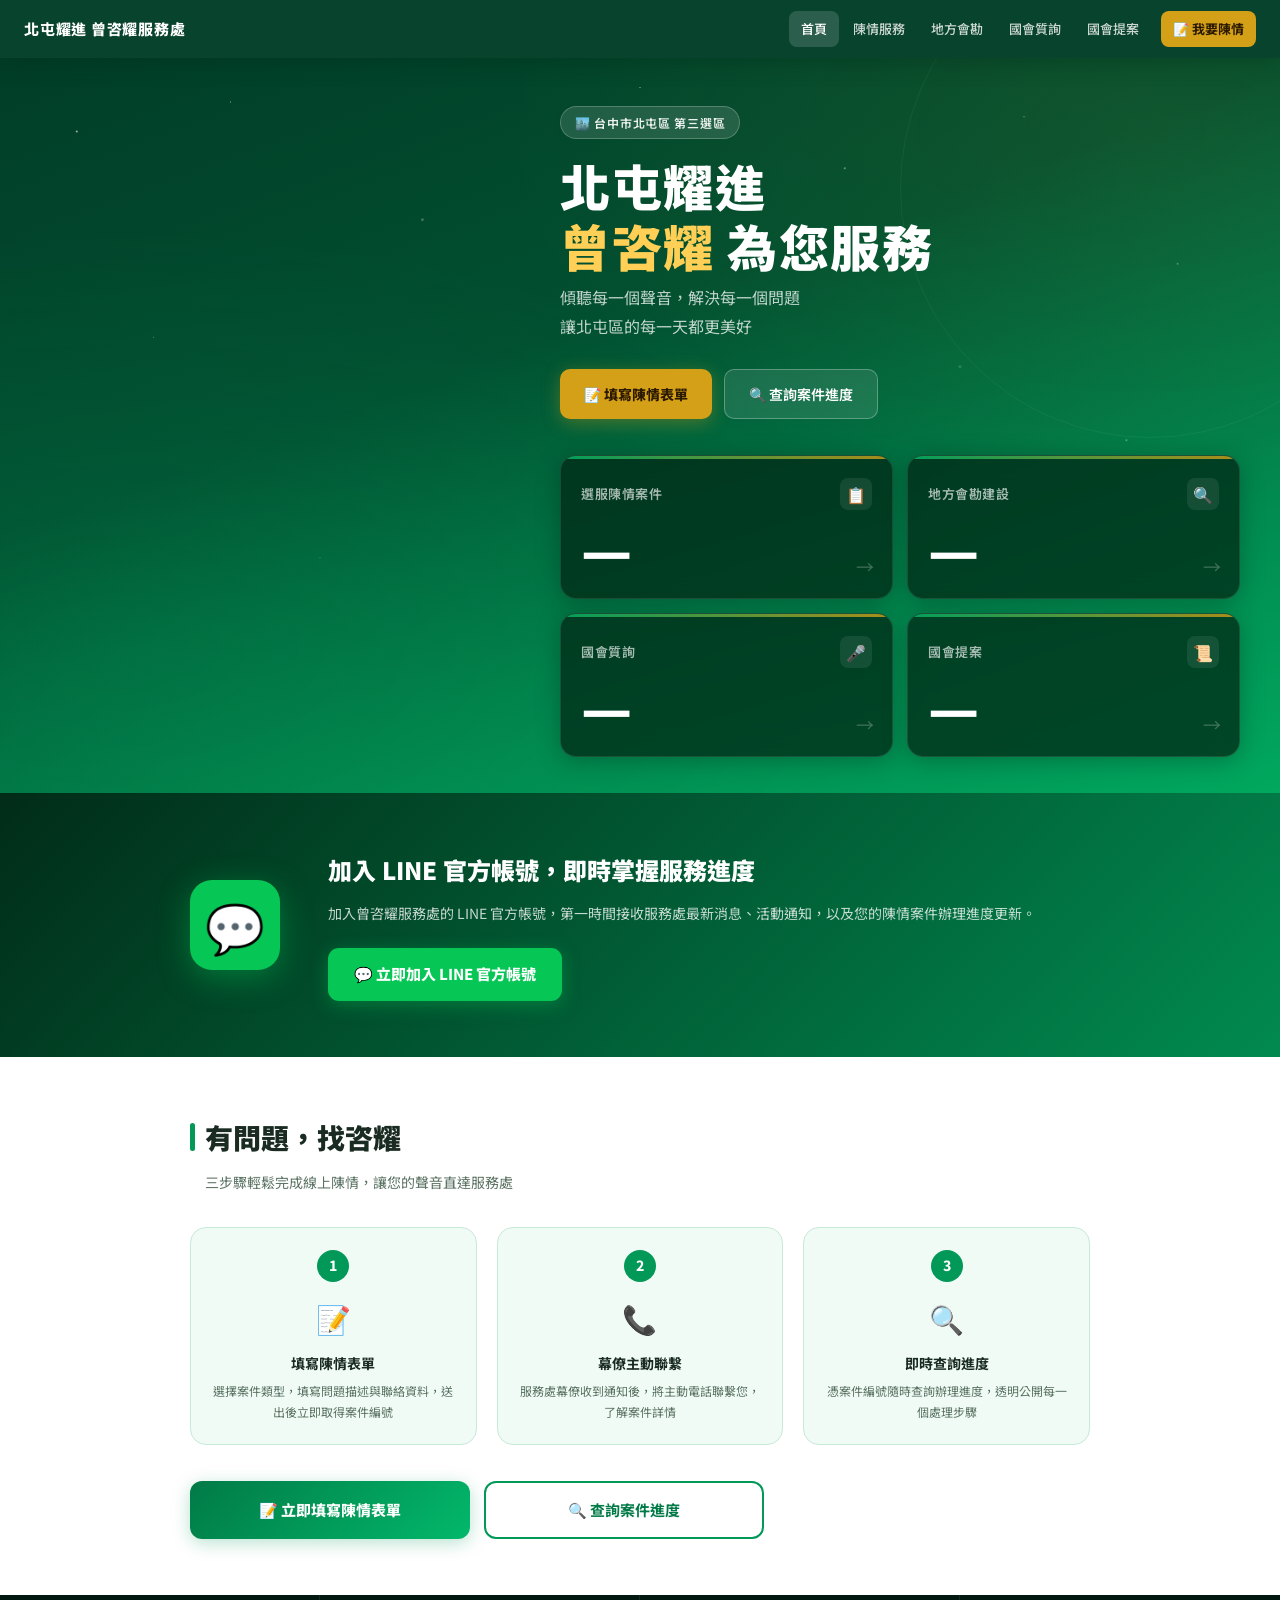
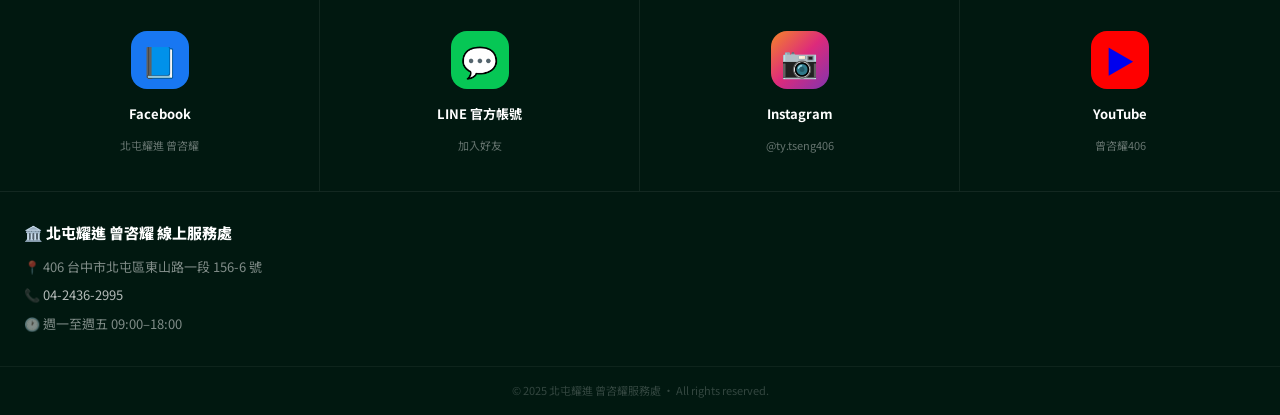
==== index.html @ 9dab5b6b "Update index.html" ====
<!DOCTYPE html>
<html lang="zh-TW">
<head>
<meta charset="UTF-8">
<meta name="viewport" content="width=device-width, initial-scale=1.0">
<title>北屯耀進 曾咨耀服務處</title>
<link rel="preconnect" href="https://fonts.googleapis.com">
<link href="https://fonts.googleapis.com/css2?family=Noto+Sans+TC:wght@300;400;500;700;900&display=swap" rel="stylesheet">
<style>
:root{
  --green:#019858;--green-dark:#017A47;--green-deep:#013D28;
  --green-light:#02B86A;--green-pale:#E6F7F0;--green-pale2:#F0FBF6;
  --gold:#D4A017;--gold-light:#FFD055;
  --text:#1A2B22;--text-muted:#5A7262;
  --border:#C8E8D8;--bg:#F4FAF7;--white:#FFFFFF;
  --line-green:#06C755;
  --radius:16px;
  --shadow:0 8px 40px rgba(1,61,40,0.18);
  --shadow-sm:0 2px 12px rgba(1,152,88,0.08);
}
*,*::before,*::after{box-sizing:border-box;margin:0;padding:0;}
html{scroll-behavior:smooth;}
body{
  font-family:'Noto Sans TC',sans-serif;
  background:var(--bg);color:var(--text);
  font-size:15px;line-height:1.75;
  overflow-x:hidden;
  padding-bottom:calc(env(safe-area-inset-bottom,0px)+20px);
}

/* ══ NAVBAR ══ */
.navbar{
  background:rgba(1,61,40,0.97);
  backdrop-filter:blur(10px);
  position:sticky;top:0;z-index:300;
  box-shadow:0 2px 24px rgba(0,40,20,0.4);
}
.nav-inner{
  max-width:1280px;margin:0 auto;
  display:flex;align-items:center;justify-content:space-between;
  padding:0 24px;height:58px;
}
.nav-brand{
  text-decoration:none;color:var(--white);
  font-size:15px;font-weight:800;letter-spacing:0.05em;white-space:nowrap;
}
.nav-links{display:flex;align-items:center;gap:2px;}
.nav-link{
  color:rgba(255,255,255,0.80);text-decoration:none;
  font-size:13px;font-weight:500;
  padding:7px 12px;border-radius:8px;
  transition:all 0.2s;white-space:nowrap;
}
.nav-link:hover,.nav-link.active{background:rgba(255,255,255,0.14);color:var(--white);}
.nav-cta{
  background:var(--gold);color:#2C1A00!important;
  font-weight:700!important;margin-left:8px;
}
.nav-cta:hover{background:var(--gold-light)!important;}
.hamburger{
  display:none;flex-direction:column;gap:5px;
  background:none;border:none;cursor:pointer;padding:6px;
}
.hamburger span{display:block;width:22px;height:2px;background:var(--white);border-radius:2px;transition:all 0.3s;}
.mobile-nav{display:none;background:var(--green-deep);padding:8px 16px 20px;}
.mobile-nav.open{display:block;}
.mobile-nav .nav-link{display:block;padding:13px 16px;border-radius:8px;margin-bottom:3px;font-size:15px;}
.mobile-nav .nav-cta{display:block;text-align:center;margin-top:8px;padding:14px;border-radius:10px;font-size:15px;}

/* ══ HERO-STATS ONE UNIT ══ */
.hero-unit{
  background:
    radial-gradient(ellipse at 10% 80%, rgba(2,184,106,0.12) 0%, transparent 50%),
    radial-gradient(ellipse at 90% 10%, rgba(212,160,23,0.07) 0%, transparent 40%),
    linear-gradient(160deg, var(--green-deep) 0%, #015030 40%, #018A50 75%, #01A85E 100%);
  position:relative;overflow:hidden;
  min-height:680px;
  display:flex;flex-direction:column;
}

/* 星星 */
.hero-unit::before{
  content:'';position:absolute;inset:0;pointer-events:none;
  background-image:
    radial-gradient(1.5px 1.5px at 6% 10%,rgba(255,255,255,.75) 0%,transparent 100%),
    radial-gradient(1px 1px at 18% 6%,rgba(255,255,255,.55) 0%,transparent 100%),
    radial-gradient(2px 2px at 33% 22%,rgba(255,255,255,.35) 0%,transparent 100%),
    radial-gradient(1px 1px at 50% 4%,rgba(255,255,255,.60) 0%,transparent 100%),
    radial-gradient(1.5px 1.5px at 66% 15%,rgba(255,255,255,.50) 0%,transparent 100%),
    radial-gradient(1px 1px at 80% 8%,rgba(255,255,255,.45) 0%,transparent 100%),
    radial-gradient(1.5px 1.5px at 92% 28%,rgba(255,255,255,.35) 0%,transparent 100%),
    radial-gradient(1px 1px at 12% 38%,rgba(255,255,255,.30) 0%,transparent 100%),
    radial-gradient(2px 2px at 75% 42%,rgba(255,255,255,.25) 0%,transparent 100%),
    radial-gradient(1px 1px at 58% 55%,rgba(255,255,255,.30) 0%,transparent 100%),
    radial-gradient(1.5px 1.5px at 88% 52%,rgba(255,255,255,.40) 0%,transparent 100%),
    radial-gradient(1px 1px at 25% 68%,rgba(255,255,255,.25) 0%,transparent 100%),
    radial-gradient(1px 1px at 44% 78%,rgba(255,255,255,.20) 0%,transparent 100%),
    radial-gradient(1.5px 1.5px at 62% 82%,rgba(255,255,255,.30) 0%,transparent 100%);
}

/* 幾何圓圈裝飾 */
.hero-unit::after{
  content:'';position:absolute;
  right:-120px;top:-120px;
  width:500px;height:500px;
  border:1px solid rgba(255,255,255,0.05);
  border-radius:50%;pointer-events:none;
}

/* 主內容：左人物 右文字+卡片 */
.hero-body{
  position:relative;z-index:2;
  max-width:1280px;margin:0 auto;width:100%;
  display:flex;align-items:flex-end;
  padding:0 40px;
  flex:1;
}

/* 左側人物 */
.hero-left{
  flex-shrink:0;
  width:520px;
  display:flex;align-items:flex-end;
  position:relative;
  margin-right:-40px; /* 讓人物稍微重疊右側 */
  z-index:3;
}
.hero-left img {
  width: 100%;
  max-width: 520px;
  margin-left: -40px;
}
@keyframes heroIn{
  from{opacity:0;transform:translateY(30px);}
  to{opacity:1;transform:translateY(0);}
}

/* 右側：標語 + 數字卡片 */
.hero-right{
  flex:1;
  padding:48px 0 0 40px;
  display:flex;flex-direction:column;
  justify-content:flex-start;
  align-items:flex-start;
  min-height:580px;
}
.hero-tag{
  display:inline-flex;align-items:center;gap:6px;
  background:rgba(255,255,255,0.12);
  border:1px solid rgba(255,255,255,0.22);
  color:rgba(255,255,255,0.92);
  font-size:12px;font-weight:600;
  padding:5px 14px;border-radius:20px;
  margin-bottom:16px;letter-spacing:0.06em;
}
.hero-name{
  font-size:clamp(28px,4vw,50px);
  font-weight:900;color:var(--white);
  line-height:1.2;letter-spacing:0.03em;
  margin-bottom:8px;
}
.hero-name .gold{color:var(--gold-light);}
.hero-sub{
  font-size:clamp(13px,1.5vw,16px);
  color:rgba(255,255,255,0.75);
  margin-bottom:28px;line-height:1.8;
}
.hero-btns{
  display:flex;gap:12px;flex-wrap:wrap;
  margin-bottom:36px;
}
.btn-gold{
  display:inline-flex;align-items:center;gap:8px;
  background:var(--gold);color:#2C1A00;
  font-size:14px;font-weight:800;
  padding:12px 24px;border-radius:10px;
  text-decoration:none;
  box-shadow:0 4px 18px rgba(212,160,23,0.35);
  transition:all 0.2s;min-height:44px;white-space:nowrap;
}
.btn-gold:hover{background:var(--gold-light);transform:translateY(-2px);}
.btn-ghost{
  display:inline-flex;align-items:center;gap:8px;
  background:rgba(255,255,255,0.10);color:var(--white);
  font-size:14px;font-weight:600;
  padding:12px 24px;border-radius:10px;
  text-decoration:none;
  border:1.5px solid rgba(255,255,255,0.28);
  transition:all 0.2s;min-height:44px;white-space:nowrap;
}
.btn-ghost:hover{background:rgba(255,255,255,0.18);}

/* 數字卡片群 */
.stats-grid{
  display:grid;
  grid-template-columns:repeat(2,1fr);
  gap:14px;
  width:100%;
  padding-bottom:36px;
}
.stat-card{
  background:rgba(1,40,22,0.75);
  backdrop-filter:blur(12px);
  border:1px solid rgba(255,255,255,0.10);
  border-radius:var(--radius);
  padding:22px 20px;
  text-decoration:none;
  transition:all 0.2s;
  display:block;
  position:relative;
  overflow:hidden;
  box-shadow:0 4px 24px rgba(0,0,0,0.25);
}
.stat-card::before{
  content:'';position:absolute;
  top:0;left:0;right:0;height:3px;
  background:linear-gradient(90deg,var(--green-light),var(--gold));
  opacity:0.8;
}
.stat-card:hover{
  background:rgba(1,60,32,0.85);
  transform:translateY(-3px);
  box-shadow:0 10px 36px rgba(0,0,0,0.35);
}
.stat-card-top{
  display:flex;align-items:center;justify-content:space-between;
  margin-bottom:10px;
}
.stat-card-label{
  font-size:13px;font-weight:600;
  color:rgba(255,255,255,0.65);
  letter-spacing:0.04em;
}
.stat-card-icon{
  width:32px;height:32px;
  background:rgba(255,255,255,0.08);
  border-radius:8px;
  display:flex;align-items:center;justify-content:center;
  font-size:16px;
}
.stat-card-num{
  font-size:clamp(38px,4.5vw,56px);
  font-weight:900;color:var(--white);
  line-height:1;
  font-variant-numeric:tabular-nums;
  letter-spacing:-0.01em;
}
.stat-card-arrow{
  position:absolute;bottom:16px;right:18px;
  font-size:18px;color:rgba(255,255,255,0.25);
  transition:all 0.2s;
}
.stat-card:hover .stat-card-arrow{
  color:var(--gold-light);
  transform:translateX(4px);
}

/* ══ SECTIONS ══ */
.page-section{display:none;}
.page-section.active{display:block;}
.section-wrap{max-width:1100px;margin:0 auto;padding:52px 20px 64px;}
.section-head{
  display:flex;align-items:center;justify-content:space-between;
  margin-bottom:28px;flex-wrap:wrap;gap:12px;
}
.section-title{
  font-size:22px;font-weight:900;color:var(--text);
  display:flex;align-items:center;gap:10px;
}
.section-title::before{
  content:'';width:4px;height:26px;
  background:var(--green);border-radius:2px;display:inline-block;
}

/* ══ LINE OA ══ */
.line-section{
  background:linear-gradient(135deg,#012C18 0%,#018A50 100%);
  padding:56px 20px;
}
.line-inner{
  max-width:900px;margin:0 auto;
  display:flex;align-items:center;gap:48px;
}
.line-icon-wrap{
  flex-shrink:0;width:90px;height:90px;
  background:var(--line-green);border-radius:22px;
  display:flex;align-items:center;justify-content:center;
  font-size:48px;
  box-shadow:0 8px 32px rgba(6,199,85,0.4);
}
.line-content{flex:1;}
.line-title{font-size:clamp(17px,2.5vw,24px);font-weight:900;color:var(--white);margin-bottom:10px;}
.line-desc{font-size:14px;color:rgba(255,255,255,0.78);margin-bottom:22px;line-height:1.8;}
.btn-line{
  display:inline-flex;align-items:center;gap:10px;
  background:var(--line-green);color:var(--white);
  font-size:15px;font-weight:800;
  padding:13px 26px;border-radius:11px;text-decoration:none;
  box-shadow:0 4px 18px rgba(6,199,85,0.35);
  transition:all 0.2s;min-height:48px;
}
.btn-line:hover{background:#05B04C;transform:translateY(-2px);}

/* ══ PETITION ══ */
.petition-section{background:var(--white);padding:56px 20px;}
.petition-inner{max-width:900px;margin:0 auto;}
.petition-title{
  font-size:clamp(20px,3vw,28px);font-weight:900;color:var(--text);
  margin-bottom:8px;display:flex;align-items:center;gap:10px;
}
.petition-title::before{content:'';width:5px;height:28px;background:var(--green);border-radius:3px;}
.petition-sub{font-size:14px;color:var(--text-muted);margin-bottom:32px;line-height:1.8;padding-left:15px;}
.petition-steps{display:grid;grid-template-columns:repeat(3,1fr);gap:20px;margin-bottom:36px;}
.step-card{
  background:var(--green-pale2);border:1px solid var(--border);
  border-radius:var(--radius);padding:22px 18px;text-align:center;
}
.step-num{
  width:32px;height:32px;background:var(--green);color:var(--white);
  border-radius:50%;display:flex;align-items:center;justify-content:center;
  font-size:14px;font-weight:800;margin:0 auto 12px;
}
.step-icon{font-size:28px;margin-bottom:8px;display:block;}
.step-title{font-size:14px;font-weight:700;color:var(--text);margin-bottom:6px;}
.step-desc{font-size:12px;color:var(--text-muted);line-height:1.7;}
.petition-btns{display:flex;gap:14px;flex-wrap:wrap;}
.btn-primary{
  display:inline-flex;align-items:center;gap:8px;
  background:linear-gradient(135deg,var(--green-dark),var(--green-light));
  color:var(--white);font-size:15px;font-weight:800;
  padding:14px 28px;border-radius:12px;text-decoration:none;
  box-shadow:0 4px 18px rgba(1,152,88,0.28);
  transition:all 0.2s;min-height:50px;flex:1;
  justify-content:center;max-width:280px;
}
.btn-primary:hover{transform:translateY(-2px);box-shadow:0 8px 26px rgba(1,152,88,0.40);}
.btn-outline{
  display:inline-flex;align-items:center;gap:8px;
  background:var(--white);color:var(--green-dark);
  font-size:15px;font-weight:700;
  padding:14px 28px;border-radius:12px;text-decoration:none;
  border:2px solid var(--green);
  transition:all 0.2s;min-height:50px;flex:1;
  justify-content:center;max-width:280px;
}
.btn-outline:hover{background:var(--green-pale);}

/* ══ SERVICE PAGE ══ */
.submit-petition-btn{
  display:inline-flex;align-items:center;gap:8px;
  background:linear-gradient(135deg,var(--green-dark),var(--green-light));
  color:var(--white);font-size:15px;font-weight:800;
  padding:13px 26px;border-radius:11px;text-decoration:none;
  box-shadow:0 4px 16px rgba(1,152,88,0.28);
  transition:all 0.2s;min-height:46px;white-space:nowrap;
  font-family:'Noto Sans TC',sans-serif;border:none;cursor:pointer;
}
.submit-petition-btn:hover{transform:translateY(-2px);}
.service-intro{
  background:var(--green-pale);border-left:4px solid var(--green);
  border-radius:10px;padding:14px 18px;font-size:14px;
  color:var(--green-dark);margin-bottom:22px;line-height:1.8;
}
.cat-tabs{display:flex;flex-wrap:wrap;gap:8px;margin-bottom:16px;}
.cat-tab{
  padding:7px 14px;border-radius:20px;font-size:13px;font-weight:500;
  border:1.5px solid var(--border);background:var(--white);color:var(--text-muted);
  cursor:pointer;transition:all 0.18s;font-family:'Noto Sans TC',sans-serif;white-space:nowrap;
}
.cat-tab:hover{border-color:var(--green);color:var(--green);}
.cat-tab.active{background:var(--green);border-color:var(--green);color:var(--white);font-weight:700;}
.filter-bar{display:flex;align-items:center;gap:12px;margin-bottom:20px;flex-wrap:wrap;}
.filter-label{font-size:13px;color:var(--text-muted);font-weight:500;white-space:nowrap;}
.filter-select{
  font-size:14px;font-family:'Noto Sans TC',sans-serif;
  padding:8px 36px 8px 14px;border:1.5px solid var(--border);
  border-radius:8px;background:var(--white);color:var(--text);
  cursor:pointer;-webkit-appearance:none;appearance:none;
  background-image:url("data:image/svg+xml,%3Csvg xmlns='http://www.w3.org/2000/svg' width='12' height='8' viewBox='0 0 12 8'%3E%3Cpath d='M1 1l5 5 5-5' stroke='%23019858' stroke-width='1.8' fill='none' stroke-linecap='round'/%3E%3C/svg%3E");
  background-repeat:no-repeat;background-position:right 12px center;
}
.table-wrap{
  background:var(--white);border-radius:var(--radius);
  box-shadow:var(--shadow-sm);border:1px solid var(--border);overflow:hidden;
}
.petition-table{width:100%;border-collapse:collapse;}
.petition-table th{
  background:var(--green-pale);color:var(--green-dark);
  font-size:12px;font-weight:700;padding:12px 16px;
  text-align:left;letter-spacing:0.05em;border-bottom:1.5px solid var(--border);
}
.petition-table td{
  padding:14px 16px;font-size:14px;
  border-bottom:1px solid var(--bg);vertical-align:middle;
}
.petition-table tr:last-child td{border-bottom:none;}
.petition-table tr:hover td{background:var(--green-pale2);}
.td-id{font-size:12px;color:var(--text-muted);white-space:nowrap;}
.td-title{font-weight:500;max-width:320px;}
.td-date{font-size:13px;color:var(--text-muted);white-space:nowrap;}
.badge{display:inline-flex;align-items:center;gap:4px;padding:4px 10px;border-radius:12px;font-size:12px;font-weight:700;white-space:nowrap;}
.badge-處理中{background:#E6F7F0;color:#017A47;}
.badge-已結案{background:#F2F3F4;color:#626567;}
.badge-不受理{background:#FDECEA;color:#C0392B;}
.type-badge{display:inline-block;padding:3px 10px;border-radius:10px;font-size:12px;font-weight:600;background:var(--green-pale);color:var(--green-dark);white-space:nowrap;}
.pagination{display:flex;align-items:center;justify-content:center;gap:6px;padding:22px 16px;}
.page-btn{width:36px;height:36px;display:flex;align-items:center;justify-content:center;border-radius:8px;font-size:14px;font-weight:600;border:1.5px solid var(--border);background:var(--white);color:var(--text);cursor:pointer;transition:all 0.18s;font-family:'Noto Sans TC',sans-serif;}
.page-btn:hover{border-color:var(--green);color:var(--green);}
.page-btn.active{background:var(--green);border-color:var(--green);color:var(--white);}
.page-btn:disabled{opacity:0.4;cursor:not-allowed;}
.page-info{font-size:13px;color:var(--text-muted);padding:0 8px;}
.loading-row,.empty-row{text-align:center;padding:48px 20px;color:var(--text-muted);font-size:14px;}
.loading-spinner{width:32px;height:32px;border:3px solid var(--border);border-top-color:var(--green);border-radius:50%;animation:spin 0.7s linear infinite;margin:0 auto 12px;}
@keyframes spin{to{transform:rotate(360deg);}}
.coming-soon{text-align:center;padding:80px 20px;color:var(--text-muted);}
.coming-soon .cs-icon{font-size:48px;margin-bottom:16px;}
.coming-soon h2{font-size:20px;font-weight:700;color:var(--text);margin-bottom:8px;}

/* ══ FOOTER ══ */
.site-footer{background:#011810;}
.footer-social{
  max-width:1280px;margin:0 auto;
  display:grid;grid-template-columns:repeat(4,1fr);
  border-bottom:1px solid rgba(255,255,255,0.07);
}
.footer-social-card{
  display:flex;flex-direction:column;align-items:center;justify-content:center;
  gap:10px;padding:36px 20px;text-decoration:none;
  border-right:1px solid rgba(255,255,255,0.07);
  transition:background 0.2s;
}
.footer-social-card:last-child{border-right:none;}
.footer-social-card:hover{background:rgba(255,255,255,0.04);}
.fsicon{width:58px;height:58px;border-radius:16px;display:flex;align-items:center;justify-content:center;font-size:30px;margin-bottom:4px;}
.icon-fb{background:#1877F2;}
.icon-line{background:var(--line-green);}
.icon-ig{background:linear-gradient(135deg,#F58529,#DD2A7B,#8134AF);}
.icon-yt{background:#FF0000;}
.footer-social-name{font-size:13px;font-weight:700;color:var(--white);}
.footer-social-handle{font-size:11px;color:rgba(255,255,255,0.40);}
.footer-info-wrap{
  max-width:1280px;margin:0 auto;
  padding:28px 24px;
  display:flex;align-items:center;justify-content:space-between;flex-wrap:wrap;gap:16px;
}
.footer-info-name{font-size:15px;font-weight:800;color:var(--white);margin-bottom:6px;}
.footer-info-detail{font-size:13px;color:rgba(255,255,255,0.50);line-height:2.2;}
.footer-info-detail a{color:rgba(255,255,255,0.70);text-decoration:none;}
.footer-copy{text-align:center;padding:14px;font-size:11px;color:rgba(255,255,255,0.20);border-top:1px solid rgba(255,255,255,0.05);}

/* ══ RWD ══ */
@media(max-width:1024px){
  .hero-left{width:300px;}
  .stat-card-num{font-size:40px;}
}
@media(max-width:768px){
  .nav-links{display:none;}
  .hamburger{display:flex;}

  /* 手機版 Hero：人物上方，文字+卡片下方 */
.hero-unit {
  min-height: 760px;
}
  .hero-body{
    flex-direction:column;
    align-items:center;
    padding:0 20px;
  }
.hero-left {
  width: 280px;
  margin-bottom: -10px;
}
  .hero-left img{max-height:260px;object-fit:contain;}
  .hero-right{
    min-height:auto;
    padding:0 0 32px 0;
    align-items:center;
    text-align:center;
    width:100%;
  }
  .hero-btns{justify-content:center;}
  .stats-grid{grid-template-columns:repeat(2,1fr);gap:10px;}
  .stat-card{padding:16px 14px;}
  .stat-card-num{font-size:clamp(32px,8vw,44px);}
  .line-inner{flex-direction:column;text-align:center;gap:20px;}
  .petition-steps{grid-template-columns:1fr;}
  .petition-btns{flex-direction:column;}
  .btn-primary,.btn-outline{max-width:100%;}
  .footer-social{grid-template-columns:repeat(2,1fr);}
  .footer-social-card:nth-child(2){border-right:none;}
  .footer-social-card:nth-child(3){border-top:1px solid rgba(255,255,255,0.07);}
  .footer-social-card:nth-child(4){border-right:none;border-top:1px solid rgba(255,255,255,0.07);}
  .petition-table th:nth-child(2),.petition-table td:nth-child(2){display:none;}
}
@media(max-width:480px){
  .stat-card-num{font-size:32px;}
  .hero-left{width:160px;}
}
</style>
</head>
<body>

<!-- NAVBAR -->
<nav class="navbar">
  <div class="nav-inner">
    <a class="nav-brand" href="#" onclick="showPage('home');return false;">北屯耀進 曾咨耀服務處</a>
    <div class="nav-links">
      <a class="nav-link active" href="#" onclick="showPage('home');return false;">首頁</a>
      <a class="nav-link" href="#" onclick="showPage('services');return false;">陳情服務</a>
      <a class="nav-link" href="#" onclick="showPage('inspection');return false;">地方會勘</a>
      <a class="nav-link" href="#" onclick="showPage('interpellation');return false;">國會質詢</a>
      <a class="nav-link" href="#" onclick="showPage('proposal');return false;">國會提案</a>
      <a class="nav-link nav-cta" href="form.html">📝 我要陳情</a>
    </div>
    <button class="hamburger" onclick="toggleMenu()" aria-label="選單">
      <span></span><span></span><span></span>
    </button>
  </div>
  <div class="mobile-nav" id="mobileNav">
    <a class="nav-link" href="#" onclick="showPage('home');toggleMenu();return false;">🏠 首頁</a>
    <a class="nav-link" href="#" onclick="showPage('services');toggleMenu();return false;">📋 陳情服務</a>
    <a class="nav-link" href="#" onclick="showPage('inspection');toggleMenu();return false;">🔍 地方會勘</a>
    <a class="nav-link" href="#" onclick="showPage('interpellation');toggleMenu();return false;">🎤 國會質詢</a>
    <a class="nav-link" href="#" onclick="showPage('proposal');toggleMenu();return false;">📜 國會提案</a>
    <a class="nav-link nav-cta" href="form.html">📝 我要陳情</a>
  </div>
</nav>

<!-- ══ HOME PAGE ══ -->
<section class="page-section active" id="page-home">

  <!-- HERO + STATS 一體 -->
  <div class="hero-unit">
    <div class="hero-body">

      <!-- 左：人物照片 -->
      <div class="hero-left">
        <img src="https://sayit-studio.github.io/tseng-service/111-02.png"
             alt="曾咨耀議員"
             onerror="this.style.display='none'">
      </div>

      <!-- 右：標語 + 數字卡片 -->
      <div class="hero-right">
        <div class="hero-tag">🏙️ 台中市北屯區 第三選區</div>
        <div class="hero-name">
          北屯耀進<br><span class="gold">曾咨耀</span> 為您服務
        </div>
        <div class="hero-sub">
          傾聽每一個聲音，解決每一個問題<br>讓北屯區的每一天都更美好
        </div>
        <div class="hero-btns">
          <a class="btn-gold" href="form.html">📝 填寫陳情表單</a>
          <a class="btn-ghost" href="#" onclick="showPage('services');return false;">🔍 查詢案件進度</a>
        </div>

        <!-- 數字卡片 -->
        <div class="stats-grid">
          <a class="stat-card" href="#" onclick="showPage('services');return false;">
            <div class="stat-card-top">
              <span class="stat-card-label">選服陳情案件</span>
              <span class="stat-card-icon">📋</span>
            </div>
            <div class="stat-card-num" id="stat-petitions">0</div>
            <span class="stat-card-arrow">→</span>
          </a>
          <a class="stat-card" href="#" onclick="showPage('inspection');return false;">
            <div class="stat-card-top">
              <span class="stat-card-label">地方會勘建設</span>
              <span class="stat-card-icon">🔍</span>
            </div>
            <div class="stat-card-num" id="stat-inspections">0</div>
            <span class="stat-card-arrow">→</span>
          </a>
          <a class="stat-card" href="#" onclick="showPage('interpellation');return false;">
            <div class="stat-card-top">
              <span class="stat-card-label">國會質詢</span>
              <span class="stat-card-icon">🎤</span>
            </div>
            <div class="stat-card-num" id="stat-interpellations">0</div>
            <span class="stat-card-arrow">→</span>
          </a>
          <a class="stat-card" href="#" onclick="showPage('proposal');return false;">
            <div class="stat-card-top">
              <span class="stat-card-label">國會提案</span>
              <span class="stat-card-icon">📜</span>
            </div>
            <div class="stat-card-num" id="stat-proposals">0</div>
            <span class="stat-card-arrow">→</span>
          </a>
        </div>
      </div>

    </div>
  </div>

  <!-- LINE OA -->
  <div class="line-section">
    <div class="line-inner">
      <div class="line-icon-wrap">💬</div>
      <div class="line-content">
        <div class="line-title">加入 LINE 官方帳號，即時掌握服務進度</div>
        <div class="line-desc">加入曾咨耀服務處的 LINE 官方帳號，第一時間接收服務處最新消息、活動通知，以及您的陳情案件辦理進度更新。</div>
        <a class="btn-line" href="https://lin.ee/Q9cWSP5" target="_blank">💬 立即加入 LINE 官方帳號</a>
      </div>
    </div>
  </div>

  <!-- 陳情說明 -->
  <div class="petition-section">
    <div class="petition-inner">
      <div class="petition-title">有問題，找咨耀</div>
      <div class="petition-sub">三步驟輕鬆完成線上陳情，讓您的聲音直達服務處</div>
      <div class="petition-steps">
        <div class="step-card">
          <div class="step-num">1</div>
          <span class="step-icon">📝</span>
          <div class="step-title">填寫陳情表單</div>
          <div class="step-desc">選擇案件類型，填寫問題描述與聯絡資料，送出後立即取得案件編號</div>
        </div>
        <div class="step-card">
          <div class="step-num">2</div>
          <span class="step-icon">📞</span>
          <div class="step-title">幕僚主動聯繫</div>
          <div class="step-desc">服務處幕僚收到通知後，將主動電話聯繫您，了解案件詳情</div>
        </div>
        <div class="step-card">
          <div class="step-num">3</div>
          <span class="step-icon">🔍</span>
          <div class="step-title">即時查詢進度</div>
          <div class="step-desc">憑案件編號隨時查詢辦理進度，透明公開每一個處理步驟</div>
        </div>
      </div>
      <div class="petition-btns">
        <a class="btn-primary" href="form.html">📝 立即填寫陳情表單</a>
        <a class="btn-outline" href="#" onclick="showPage('services');return false;">🔍 查詢案件進度</a>
      </div>
    </div>
  </div>

</section>

<!-- ══ SERVICES ══ -->
<section class="page-section" id="page-services">
  <div class="section-wrap">
    <div class="section-head">
      <div class="section-title">陳情服務</div>
      <a class="submit-petition-btn" href="form.html">📝 填寫陳情表單</a>
    </div>
    <div class="service-intro">
      <strong>如何使用線上陳情服務？</strong><br>
      1. 點擊「填寫陳情表單」，填寫問題與聯絡資料後送出，取得案件編號。<br>
      2. 服務處幕僚收到後將<strong>主動電話聯繫</strong>您，並在下方列表更新辦理進度。<br>
      3. 您可隨時透過分類或進度篩選查詢案件目前狀態。
    </div>
    <div class="cat-tabs">
      <button class="cat-tab active" onclick="setCat(this,'')">全部</button>
      <button class="cat-tab" onclick="setCat(this,'交通運輸')">交通運輸 <span id="cnt-交通運輸"></span></button>
      <button class="cat-tab" onclick="setCat(this,'公共設施')">公共設施 <span id="cnt-公共設施"></span></button>
      <button class="cat-tab" onclick="setCat(this,'衛福勞動')">衛福勞動 <span id="cnt-衛福勞動"></span></button>
      <button class="cat-tab" onclick="setCat(this,'文教科技')">文教科技 <span id="cnt-文教科技"></span></button>
      <button class="cat-tab" onclick="setCat(this,'環境建管')">環境建管 <span id="cnt-環境建管"></span></button>
      <button class="cat-tab" onclick="setCat(this,'警消政風')">警消政風 <span id="cnt-警消政風"></span></button>
      <button class="cat-tab" onclick="setCat(this,'市政議題')">市政議題 <span id="cnt-市政議題"></span></button>
      <button class="cat-tab" onclick="setCat(this,'其他服務')">其他服務 <span id="cnt-其他服務"></span></button>
    </div>
    <div class="filter-bar">
      <span class="filter-label">處理進度狀態</span>
      <select class="filter-select" id="statusFilter" onchange="setStatus()">
        <option value="">全部</option>
        <option value="處理中">處理中</option>
        <option value="已結案">已結案</option>
        <option value="不受理">不受理</option>
      </select>
    </div>
    <div class="table-wrap">
      <table class="petition-table">
        <thead>
          <tr>
            <th>案件編號</th><th>案件類型</th><th>主旨</th><th>時間</th><th>進度</th>
          </tr>
        </thead>
        <tbody id="petitionTbody">
          <tr><td colspan="5"><div class="loading-row"><div class="loading-spinner"></div>載入中…</div></td></tr>
        </tbody>
      </table>
      <div class="pagination" id="pagination"></div>
    </div>
  </div>
</section>

<section class="page-section" id="page-inspection">
  <div class="section-wrap"><div class="section-title" style="margin-bottom:32px;">地方會勘建設</div><div class="coming-soon"><div class="cs-icon">🔍</div><h2>地方會勘紀錄</h2><p>內容建置中，敬請期待</p></div></div>
</section>
<section class="page-section" id="page-interpellation">
  <div class="section-wrap"><div class="section-title" style="margin-bottom:32px;">國會質詢</div><div class="coming-soon"><div class="cs-icon">🎤</div><h2>國會質詢紀錄</h2><p>內容建置中，敬請期待</p></div></div>
</section>
<section class="page-section" id="page-proposal">
  <div class="section-wrap"><div class="section-title" style="margin-bottom:32px;">國會提案</div><div class="coming-soon"><div class="cs-icon">📜</div><h2>國會提案紀錄</h2><p>內容建置中，敬請期待</p></div></div>
</section>

<!-- FOOTER -->
<footer class="site-footer">
  <div class="footer-social">
    <a class="footer-social-card" href="https://www.facebook.com/OnlyTseng/" target="_blank">
      <div class="fsicon icon-fb">📘</div>
      <div class="footer-social-name">Facebook</div>
      <div class="footer-social-handle">北屯耀進 曾咨耀</div>
    </a>
    <a class="footer-social-card" href="https://lin.ee/Q9cWSP5" target="_blank">
      <div class="fsicon icon-line">💬</div>
      <div class="footer-social-name">LINE 官方帳號</div>
      <div class="footer-social-handle">加入好友</div>
    </a>
    <a class="footer-social-card" href="https://www.instagram.com/ty.tseng406/" target="_blank">
      <div class="fsicon icon-ig">📷</div>
      <div class="footer-social-name">Instagram</div>
      <div class="footer-social-handle">@ty.tseng406</div>
    </a>
    <a class="footer-social-card" href="https://www.youtube.com/@曾咨耀406" target="_blank">
      <div class="fsicon icon-yt">▶️</div>
      <div class="footer-social-name">YouTube</div>
      <div class="footer-social-handle">曾咨耀406</div>
    </a>
  </div>
  <div class="footer-info-wrap">
    <div>
      <div class="footer-info-name">🏛️ 北屯耀進 曾咨耀 線上服務處</div>
      <div class="footer-info-detail">
        <div>📍 406 台中市北屯區東山路一段 156-6 號</div>
        <div>📞 <a href="tel:0424362995">04-2436-2995</a></div>
        <div>🕐 週一至週五 09:00–18:00</div>
      </div>
    </div>
  </div>
  <div class="footer-copy">© 2025 北屯耀進 曾咨耀服務處 · All rights reserved.</div>
</footer>

<script>
const WEBHOOK_STATS='https://drwu.zeabur.app/webhook/petition/stats';
const WEBHOOK_LIST='https://drwu.zeabur.app/webhook/petition/list';

function toggleMenu(){document.getElementById('mobileNav').classList.toggle('open');}

function showPage(name){
  document.querySelectorAll('.page-section').forEach(s=>s.classList.remove('active'));
  document.querySelectorAll('.nav-link').forEach(l=>l.classList.remove('active'));
  document.getElementById('page-'+name).classList.add('active');
  document.querySelectorAll('.nav-link').forEach(l=>{
    if(l.getAttribute('onclick')&&l.getAttribute('onclick').includes("'"+name+"'"))l.classList.add('active');
  });
  window.scrollTo({top:0,behavior:'smooth'});
  if(name==='services')loadList();
}

async function loadStats(){
  try{
    const res=await fetch(WEBHOOK_STATS);
    const data=await res.json();
    if(data.success){
      animateNum('stat-petitions',data.petitions);
      animateNum('stat-inspections',data.inspections);
      animateNum('stat-interpellations',data.interpellations);
      animateNum('stat-proposals',data.proposals);
    }
  }catch(e){
    ['stat-petitions','stat-inspections','stat-interpellations','stat-proposals']
      .forEach(id=>{const el=document.getElementById(id);if(el)el.textContent='—';});
  }
}
function animateNum(id,target){
  const el=document.getElementById(id);
  if(!el||!target)return;
  const dur=1600,start=performance.now();
  const step=(now)=>{
    const p=Math.min((now-start)/dur,1);
    const ease=1-Math.pow(1-p,3);
    el.textContent=Math.floor(ease*target).toLocaleString();
    if(p<1)requestAnimationFrame(step);
    else el.textContent=target.toLocaleString();
  };
  requestAnimationFrame(step);
}

let currentCat='',currentStatus='',currentPage=1;
async function loadList(){
  const tbody=document.getElementById('petitionTbody');
  tbody.innerHTML='<tr><td colspan="5"><div class="loading-row"><div class="loading-spinner"></div>載入中…</div></td></tr>';
  document.getElementById('pagination').innerHTML='';
  try{
    const params=new URLSearchParams({page:currentPage});
    if(currentCat)params.append('category',currentCat);
    if(currentStatus)params.append('status',currentStatus);
    const res=await fetch(WEBHOOK_LIST+'?'+params.toString());
    const data=await res.json();
    if(!data.success)throw new Error();
    updateCatCounts(data.categories);
    renderTable(data.items);
    renderPagination(data.page,data.totalPages,data.total);
  }catch(e){
    tbody.innerHTML='<tr><td colspan="5"><div class="empty-row">⚠️ 載入失敗，請稍後再試</div></td></tr>';
  }
}
function updateCatCounts(cats){
  Object.keys(cats).forEach(k=>{
    const el=document.getElementById('cnt-'+k);
    if(el)el.textContent=cats[k]>0?'('+cats[k]+')':'';
  });
}
function renderTable(items){
  const tbody=document.getElementById('petitionTbody');
  if(!items||items.length===0){tbody.innerHTML='<tr><td colspan="5"><div class="empty-row">📭 目前沒有符合條件的案件</div></td></tr>';return;}
  tbody.innerHTML=items.map(item=>`
    <tr>
      <td class="td-id">${item.caseId||'—'}</td>
      <td><span class="type-badge">${item.caseType||'—'}</span></td>
      <td class="td-title">${escHtml(item.title||'—')}</td>
      <td class="td-date">${item.date||'—'}</td>
      <td><span class="badge badge-${item.status}">${item.status||'—'}</span></td>
    </tr>`).join('');
}
function renderPagination(page,totalPages,total){
  const el=document.getElementById('pagination');
  if(totalPages<=1){el.innerHTML=`<span class="page-info">共 ${total} 筆</span>`;return;}
  let html=`<button class="page-btn" onclick="goPage(${page-1})" ${page<=1?'disabled':''}>‹</button>`;
  for(let i=1;i<=totalPages;i++){
    if(totalPages>7&&i>2&&i<totalPages-1&&Math.abs(i-page)>1){if(i===3||i===totalPages-2)html+=`<span class="page-info">…</span>`;continue;}
    html+=`<button class="page-btn ${i===page?'active':''}" onclick="goPage(${i})">${i}</button>`;
  }
  html+=`<button class="page-btn" onclick="goPage(${page+1})" ${page>=totalPages?'disabled':''}>›</button>`;
  html+=`<span class="page-info">共 ${total} 筆</span>`;
  el.innerHTML=html;
}
function goPage(p){currentPage=p;loadList();window.scrollTo({top:400,behavior:'smooth'});}
function setCat(btn,cat){document.querySelectorAll('.cat-tab').forEach(b=>b.classList.remove('active'));btn.classList.add('active');currentCat=cat;currentPage=1;loadList();}
function setStatus(){currentStatus=document.getElementById('statusFilter').value;currentPage=1;loadList();}
function escHtml(s){return s.replace(/&/g,'&amp;').replace(/</g,'&lt;').replace(/>/g,'&gt;');}

loadStats();
</script>
</body>
</html>
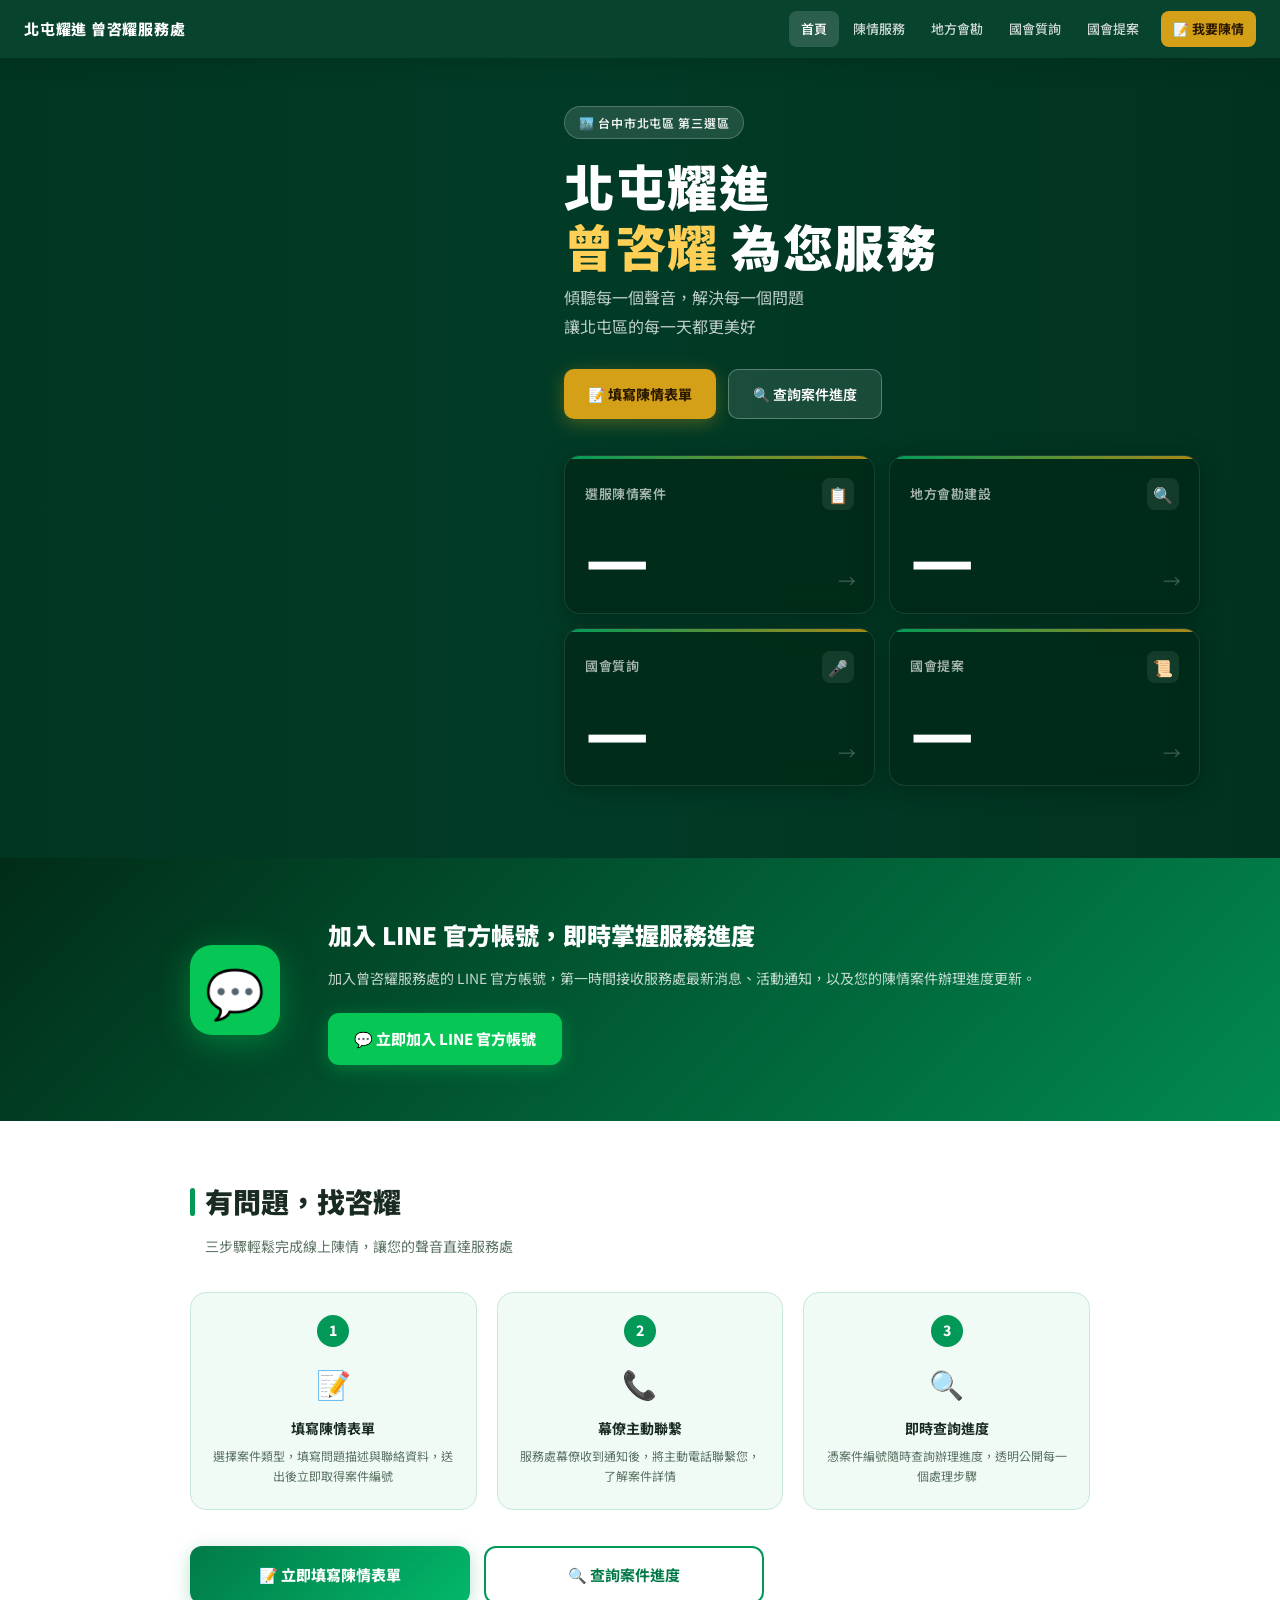
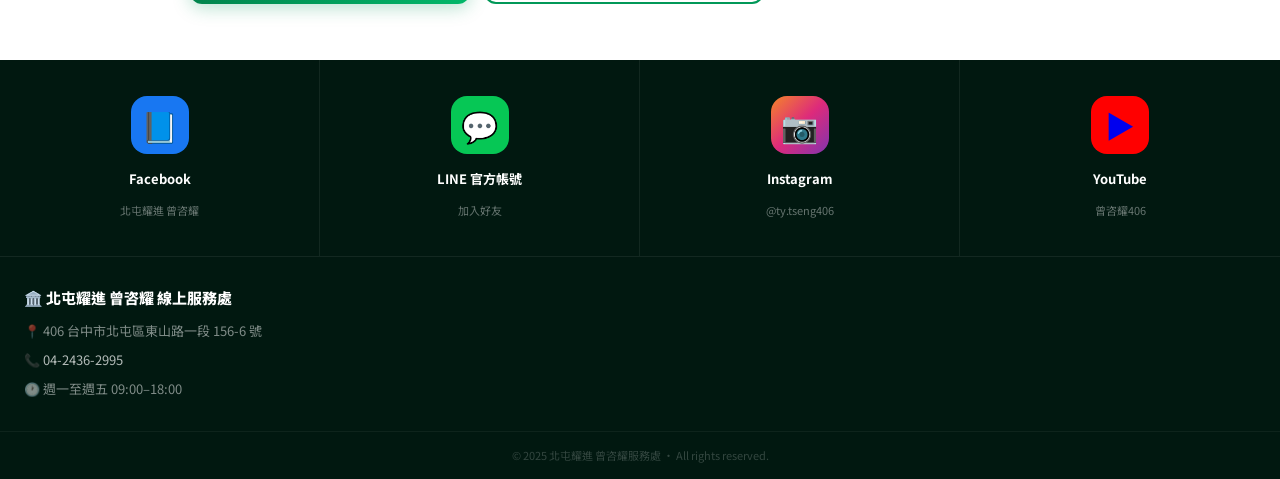
==== commit 0e48ce76: "Add files via upload" ====
--- a/index.html
+++ b/index.html
@@ -70,42 +70,23 @@
 /* ══ HERO-STATS ONE UNIT ══ */
 .hero-unit{
   background:
-    radial-gradient(ellipse at 10% 80%, rgba(2,184,106,0.12) 0%, transparent 50%),
-    radial-gradient(ellipse at 90% 10%, rgba(212,160,23,0.07) 0%, transparent 40%),
-    linear-gradient(160deg, var(--green-deep) 0%, #015030 40%, #018A50 75%, #01A85E 100%);
+    url('https://sayit-studio.github.io/tseng-service/hero_desktop.png')
+    center center / cover no-repeat;
+  background-color:var(--green-deep);
   position:relative;overflow:hidden;
-  min-height:680px;
+  min-height:760px;
   display:flex;flex-direction:column;
 }
-
-/* 星星 */
 .hero-unit::before{
-  content:'';position:absolute;inset:0;pointer-events:none;
-  background-image:
-    radial-gradient(1.5px 1.5px at 6% 10%,rgba(255,255,255,.75) 0%,transparent 100%),
-    radial-gradient(1px 1px at 18% 6%,rgba(255,255,255,.55) 0%,transparent 100%),
-    radial-gradient(2px 2px at 33% 22%,rgba(255,255,255,.35) 0%,transparent 100%),
-    radial-gradient(1px 1px at 50% 4%,rgba(255,255,255,.60) 0%,transparent 100%),
-    radial-gradient(1.5px 1.5px at 66% 15%,rgba(255,255,255,.50) 0%,transparent 100%),
-    radial-gradient(1px 1px at 80% 8%,rgba(255,255,255,.45) 0%,transparent 100%),
-    radial-gradient(1.5px 1.5px at 92% 28%,rgba(255,255,255,.35) 0%,transparent 100%),
-    radial-gradient(1px 1px at 12% 38%,rgba(255,255,255,.30) 0%,transparent 100%),
-    radial-gradient(2px 2px at 75% 42%,rgba(255,255,255,.25) 0%,transparent 100%),
-    radial-gradient(1px 1px at 58% 55%,rgba(255,255,255,.30) 0%,transparent 100%),
-    radial-gradient(1.5px 1.5px at 88% 52%,rgba(255,255,255,.40) 0%,transparent 100%),
-    radial-gradient(1px 1px at 25% 68%,rgba(255,255,255,.25) 0%,transparent 100%),
-    radial-gradient(1px 1px at 44% 78%,rgba(255,255,255,.20) 0%,transparent 100%),
-    radial-gradient(1.5px 1.5px at 62% 82%,rgba(255,255,255,.30) 0%,transparent 100%);
-}
-
-/* 幾何圓圈裝飾 */
-.hero-unit::after{
-  content:'';position:absolute;
-  right:-120px;top:-120px;
-  width:500px;height:500px;
-  border:1px solid rgba(255,255,255,0.05);
-  border-radius:50%;pointer-events:none;
-}
+  content:'';position:absolute;inset:0;pointer-events:none;z-index:1;
+  background:linear-gradient(
+    to right,
+    rgba(1,25,12,0.20) 0%,
+    rgba(1,25,12,0.05) 45%,
+    rgba(1,25,12,0.30) 100%
+  );
+}
+.hero-unit::after{content:none;}
 
 /* 主內容：左人物 右文字+卡片 */
 .hero-body{
@@ -116,19 +97,11 @@
   flex:1;
 }
 
-/* 左側人物 */
+/* 左側留空（人物已在背景圖中） */
 .hero-left{
   flex-shrink:0;
-  width:520px;
-  display:flex;align-items:flex-end;
-  position:relative;
-  margin-right:-40px; /* 讓人物稍微重疊右側 */
-  z-index:3;
-}
-.hero-left img {
-  width: 100%;
-  max-width: 520px;
-  margin-left: -40px;
+  width:42%;
+  min-width:300px;
 }
 @keyframes heroIn{
   from{opacity:0;transform:translateY(30px);}
@@ -138,11 +111,11 @@
 /* 右側：標語 + 數字卡片 */
 .hero-right{
   flex:1;
-  padding:48px 0 0 40px;
+  padding:48px 40px 36px 20px;
   display:flex;flex-direction:column;
   justify-content:flex-start;
   align-items:flex-start;
-  min-height:580px;
+  min-height:640px;
 }
 .hero-tag{
   display:inline-flex;align-items:center;gap:6px;
@@ -239,7 +212,7 @@
   font-size:16px;
 }
 .stat-card-num{
-  font-size:clamp(38px,4.5vw,56px);
+  font-size:clamp(52px,5.5vw,72px);
   font-weight:900;color:var(--white);
   line-height:1;
   font-variant-numeric:tabular-nums;
@@ -450,30 +423,31 @@
 
 /* ══ RWD ══ */
 @media(max-width:1024px){
-  .hero-left{width:300px;}
-  .stat-card-num{font-size:40px;}
+  .hero-left{min-width:200px;width:38%;}
+  .stat-card-num{font-size:clamp(44px,5vw,60px);}
 }
 @media(max-width:768px){
   .nav-links{display:none;}
   .hamburger{display:flex;}
-
-  /* 手機版 Hero：人物上方，文字+卡片下方 */
-.hero-unit {
-  min-height: 760px;
-}
+  .hero-tag{display:none;}
+
+  /* 手機版 Hero：背景換手機圖 */
+  .hero-unit{
+    min-height:auto;
+    background-image:url('https://sayit-studio.github.io/tseng-service/hero_phine.png');
+    background-position:top center;
+  }
   .hero-body{
     flex-direction:column;
-    align-items:center;
-    padding:0 20px;
+    align-items:stretch;
+    padding:0 16px;
   }
-.hero-left {
-  width: 280px;
-  margin-bottom: -10px;
-}
-  .hero-left img{max-height:260px;object-fit:contain;}
+  .hero-left{
+    display:none;
+  }
   .hero-right{
     min-height:auto;
-    padding:0 0 32px 0;
+    padding:220px 0 28px 0;
     align-items:center;
     text-align:center;
     width:100%;
@@ -481,7 +455,7 @@
   .hero-btns{justify-content:center;}
   .stats-grid{grid-template-columns:repeat(2,1fr);gap:10px;}
   .stat-card{padding:16px 14px;}
-  .stat-card-num{font-size:clamp(32px,8vw,44px);}
+  .stat-card-num{font-size:clamp(44px,10vw,56px);}
   .line-inner{flex-direction:column;text-align:center;gap:20px;}
   .petition-steps{grid-template-columns:1fr;}
   .petition-btns{flex-direction:column;}
@@ -493,8 +467,8 @@
   .petition-table th:nth-child(2),.petition-table td:nth-child(2){display:none;}
 }
 @media(max-width:480px){
-  .stat-card-num{font-size:32px;}
-  .hero-left{width:160px;}
+  .stat-card-num{font-size:40px;}
+  .hero-right{padding-top:180px;}
 }
 </style>
 </head>
@@ -534,11 +508,8 @@
     <div class="hero-body">
 
       <!-- 左：人物照片 -->
-      <div class="hero-left">
-        <img src="https://sayit-studio.github.io/tseng-service/111-02.png"
-             alt="曾咨耀議員"
-             onerror="this.style.display='none'">
-      </div>
+      <!-- 左側留空，人物已整合在背景圖中 -->
+      <div class="hero-left"></div>
 
       <!-- 右：標語 + 數字卡片 -->
       <div class="hero-right">
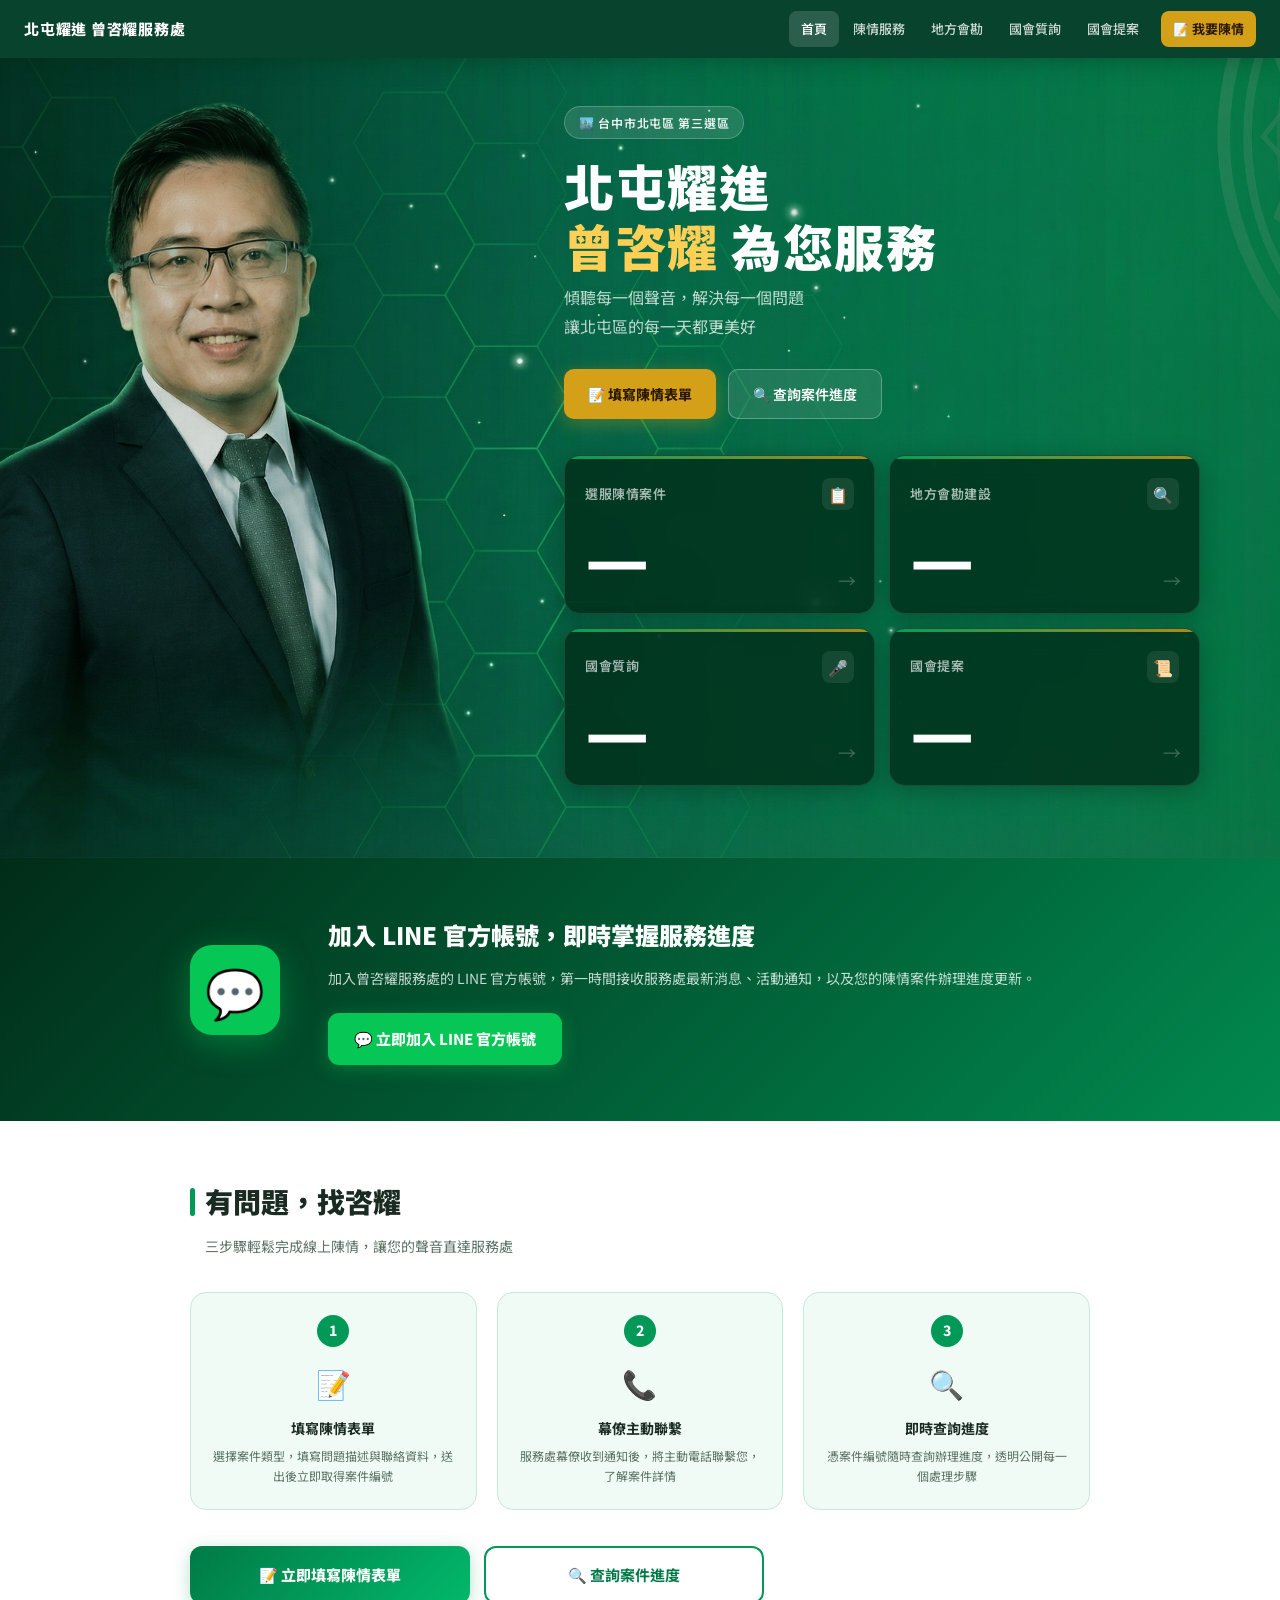
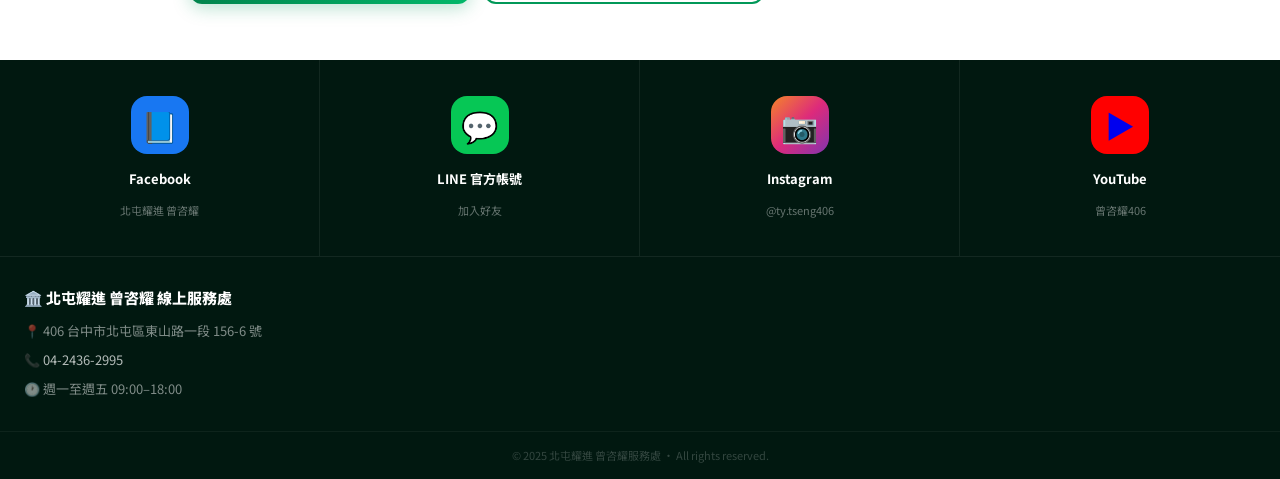
==== commit 0aa9796b: "Add files via upload" ====
--- a/index.html
+++ b/index.html
@@ -70,7 +70,7 @@
 /* ══ HERO-STATS ONE UNIT ══ */
 .hero-unit{
   background:
-    url('https://sayit-studio.github.io/tseng-service/hero_desktop.png')
+    url('./hero_desktop.png')
     center center / cover no-repeat;
   background-color:var(--green-deep);
   position:relative;overflow:hidden;
@@ -434,7 +434,7 @@
   /* 手機版 Hero：背景換手機圖 */
   .hero-unit{
     min-height:auto;
-    background-image:url('https://sayit-studio.github.io/tseng-service/hero_phine.png');
+    background-image:url('./hero_phine.png');
     background-position:top center;
   }
   .hero-body{
@@ -469,6 +469,108 @@
 @media(max-width:480px){
   .stat-card-num{font-size:40px;}
   .hero-right{padding-top:180px;}
+}
+
+/* ══ QUERY BOX ══ */
+.query-box{
+  background:var(--white);
+  border:1px solid var(--border);
+  border-radius:var(--radius);
+  box-shadow:var(--shadow-sm);
+  padding:24px 20px;
+  margin-bottom:24px;
+}
+.query-box-title{
+  font-size:15px;font-weight:700;color:var(--green-dark);
+  display:flex;align-items:center;gap:8px;
+  margin-bottom:16px;
+}
+.query-row{display:flex;gap:10px;}
+.query-row input{
+  flex:1;font-size:16px;font-family:'Noto Sans TC',sans-serif;
+  padding:12px 16px;
+  border:1.5px solid var(--border);border-radius:10px;
+  background:var(--bg);color:var(--text);
+  transition:border 0.2s,box-shadow 0.2s;
+  text-transform:uppercase;letter-spacing:0.04em;
+}
+.query-row input:focus{
+  outline:none;border-color:var(--green);
+  box-shadow:0 0 0 3px rgba(1,152,88,0.13);
+  background:var(--white);
+}
+.btn-query{
+  flex-shrink:0;
+  display:inline-flex;align-items:center;gap:8px;
+  background:var(--green);color:var(--white);
+  font-size:14px;font-weight:700;
+  padding:12px 22px;border-radius:10px;
+  border:none;cursor:pointer;
+  font-family:'Noto Sans TC',sans-serif;
+  transition:all 0.2s;min-height:48px;white-space:nowrap;
+}
+.btn-query:hover{background:var(--green-dark);transform:translateY(-1px);}
+.btn-query:disabled{opacity:0.55;cursor:not-allowed;transform:none;}
+.btn-query .spinner{
+  width:18px;height:18px;
+  border:2.5px solid rgba(255,255,255,0.35);
+  border-top-color:#fff;border-radius:50%;
+  animation:spin 0.7s linear infinite;
+  display:none;
+}
+.btn-query.is-loading .spinner{display:block;}
+.btn-query.is-loading .qlabel{display:none;}
+
+/* 查詢結果卡片 */
+.query-result{display:none;margin-top:16px;}
+.query-result.show{display:block;animation:fadeUp 0.4s ease;}
+@keyframes fadeUp{from{opacity:0;transform:translateY(10px);}to{opacity:1;transform:translateY(0);}}
+.qr-card{
+  background:var(--green-pale2);
+  border:1px solid var(--border);
+  border-radius:var(--radius);
+  padding:22px 20px;
+}
+.qr-top{
+  display:flex;align-items:flex-start;justify-content:space-between;
+  flex-wrap:wrap;gap:10px;margin-bottom:16px;
+}
+.qr-id{font-size:12px;color:var(--text-muted);font-weight:600;margin-bottom:3px;}
+.qr-title{font-size:17px;font-weight:800;color:var(--text);}
+.qr-grid{
+  display:grid;grid-template-columns:repeat(3,1fr);
+  gap:12px;margin-bottom:18px;
+}
+.qr-meta{background:var(--white);border-radius:10px;padding:12px 14px;border:1px solid var(--border);}
+.qr-meta-label{font-size:11px;color:var(--text-muted);font-weight:600;margin-bottom:4px;letter-spacing:0.04em;}
+.qr-meta-val{font-size:14px;font-weight:600;}
+.qr-section{margin-bottom:16px;}
+.qr-section-title{
+  font-size:12px;font-weight:700;color:var(--green-dark);
+  letter-spacing:0.05em;margin-bottom:8px;
+  padding-bottom:6px;border-bottom:1px solid var(--border);
+}
+.qr-text{font-size:14px;color:var(--text);line-height:1.8;white-space:pre-wrap;}
+.qr-text.empty{color:var(--text-muted);font-style:italic;}
+.qr-images{display:flex;gap:10px;flex-wrap:wrap;margin-top:8px;}
+.qr-images img{
+  width:calc(50% - 5px);max-width:240px;
+  border-radius:10px;object-fit:cover;
+  border:1px solid var(--border);
+  aspect-ratio:4/3;
+}
+.query-error{
+  background:#FDECEA;border:1px solid #F5AFAF;
+  border-radius:10px;padding:16px 18px;
+  font-size:14px;color:#C0392B;
+  margin-top:12px;text-align:center;display:none;
+}
+.query-error.show{display:block;}
+@media(max-width:600px){
+  .query-row{flex-direction:column;}
+  .btn-query{width:100%;justify-content:center;}
+  .qr-grid{grid-template-columns:1fr 1fr;}
+  .qr-images img{width:100%;max-width:100%;}
 }
 </style>
 </head>
@@ -616,14 +718,83 @@
   <div class="section-wrap">
     <div class="section-head">
       <div class="section-title">陳情服務</div>
-      <a class="submit-petition-btn" href="form.html">📝 填寫陳情表單</a>
     </div>
     <div class="service-intro">
       <strong>如何使用線上陳情服務？</strong><br>
       1. 點擊「填寫陳情表單」，填寫問題與聯絡資料後送出，取得案件編號。<br>
       2. 服務處幕僚收到後將<strong>主動電話聯繫</strong>您，並在下方列表更新辦理進度。<br>
-      3. 您可隨時透過分類或進度篩選查詢案件目前狀態。
-    </div>
+      3. 您可隨時透過分類或進度篩選查詢案件目前狀態，或直接輸入案件編號查詢詳情。
+    </div>
+
+    <!-- 案件編號查詢 -->
+    <div class="query-box">
+      <div class="query-box-title">🔍 輸入案件編號查詢辦理進度</div>
+      <div class="query-row">
+        <input type="text" id="queryInput" placeholder="SVC-YYYYMMDD-XXXX"
+          maxlength="22"
+          oninput="this.value=this.value.toUpperCase()"
+          onkeydown="if(event.key==='Enter')queryCase()">
+        <button class="btn-query" id="queryBtn" onclick="queryCase()">
+          <div class="spinner"></div>
+          <span class="qlabel">查詢</span>
+        </button>
+      </div>
+      <div class="query-error" id="queryError">查無此案件編號，請確認編號是否正確（格式：SVC-YYYYMMDD-XXXX）</div>
+
+      <!-- 查詢結果 -->
+      <div class="query-result" id="queryResult">
+        <div class="qr-card">
+          <div class="qr-top">
+            <div>
+              <div class="qr-id" id="qr-id">—</div>
+              <div class="qr-title" id="qr-title">—</div>
+            </div>
+            <span class="badge" id="qr-status">—</span>
+          </div>
+          <div class="qr-grid">
+            <div class="qr-meta">
+              <div class="qr-meta-label">案件類型</div>
+              <div class="qr-meta-val" id="qr-type">—</div>
+            </div>
+            <div class="qr-meta">
+              <div class="qr-meta-label">案件區域</div>
+              <div class="qr-meta-val" id="qr-area">—</div>
+            </div>
+            <div class="qr-meta">
+              <div class="qr-meta-label">受理日期</div>
+              <div class="qr-meta-val" id="qr-date">—</div>
+            </div>
+          </div>
+          <div class="qr-section" id="qr-summary-wrap">
+            <div class="qr-section-title">📌 辦理說明</div>
+            <div class="qr-text" id="qr-summary">—</div>
+          </div>
+          <div class="qr-section" id="qr-reply-wrap">
+            <div class="qr-section-title">✅ 服務處回覆</div>
+            <div class="qr-text" id="qr-reply">—</div>
+          </div>
+          <div class="qr-section" id="qr-images-wrap" style="display:none;">
+            <div class="qr-section-title">📷 改善前後對比</div>
+            <div class="qr-images" id="qr-images"></div>
+          </div>
+        </div>
+      </div>
+    </div>
+
+    <!-- 填寫陳情按鈕 -->
+    <div style="margin-bottom:24px;">
+      <a class="submit-petition-btn" href="form.html" style="font-size:15px;padding:15px 32px;width:100%;justify-content:center;display:inline-flex;border-radius:12px;">
+        📝 填寫陳情表單 — 讓您的聲音直達服務處
+      </a>
+    </div>
+
+    <!-- 分隔線 -->
+    <div style="display:flex;align-items:center;gap:12px;margin-bottom:20px;">
+      <div style="flex:1;height:1px;background:var(--border);"></div>
+      <span style="font-size:12px;color:var(--text-muted);font-weight:600;white-space:nowrap;">案件列表</span>
+      <div style="flex:1;height:1px;background:var(--border);"></div>
+    </div>
+
     <div class="cat-tabs">
       <button class="cat-tab active" onclick="setCat(this,'')">全部</button>
       <button class="cat-tab" onclick="setCat(this,'交通運輸')">交通運輸 <span id="cnt-交通運輸"></span></button>
@@ -710,6 +881,7 @@
 <script>
 const WEBHOOK_STATS='https://drwu.zeabur.app/webhook/petition/stats';
 const WEBHOOK_LIST='https://drwu.zeabur.app/webhook/petition/list';
+const WEBHOOK_QUERY='https://drwu.zeabur.app/webhook/petition/query';
 
 function toggleMenu(){document.getElementById('mobileNav').classList.toggle('open');}
 
@@ -807,6 +979,66 @@
 function setStatus(){currentStatus=document.getElementById('statusFilter').value;currentPage=1;loadList();}
 function escHtml(s){return s.replace(/&/g,'&amp;').replace(/</g,'&lt;').replace(/>/g,'&gt;');}
 
+async function queryCase(){
+  const input=document.getElementById('queryInput').value.trim().toUpperCase();
+  const errEl=document.getElementById('queryError');
+  const resultEl=document.getElementById('queryResult');
+  errEl.classList.remove('show');
+  resultEl.classList.remove('show');
+
+  if(!input){errEl.textContent='請輸入案件編號';errEl.classList.add('show');return;}
+
+  const btn=document.getElementById('queryBtn');
+  btn.classList.add('is-loading');btn.disabled=true;
+
+  try{
+    const res=await fetch(WEBHOOK_QUERY+'?caseId='+encodeURIComponent(input));
+    const data=await res.json();
+    if(!data.found){
+      errEl.textContent='查無此案件編號，請確認編號是否正確（格式：SVC-YYYYMMDD-XXXX）';
+      errEl.classList.add('show');return;
+    }
+    // 填入資料
+    document.getElementById('qr-id').textContent=data.caseId||'—';
+    document.getElementById('qr-title').textContent=data.title||'—';
+    document.getElementById('qr-type').textContent=data.caseType||'—';
+    document.getElementById('qr-area').textContent=data.caseArea||'—';
+    document.getElementById('qr-date').textContent=data.date||'—';
+
+    const statusEl=document.getElementById('qr-status');
+    statusEl.textContent=data.status||'—';
+    statusEl.className='badge badge-'+(data.status||'');
+
+    const summaryEl=document.getElementById('qr-summary');
+    summaryEl.textContent=data.summary||'';
+    summaryEl.className='qr-text'+(data.summary?'':' empty');
+    if(!data.summary)summaryEl.textContent='辦理說明更新中，請耐心等候';
+
+    const replyEl=document.getElementById('qr-reply');
+    replyEl.textContent=data.reply||'';
+    replyEl.className='qr-text'+(data.reply?'':' empty');
+    document.getElementById('qr-reply-wrap').style.display=data.reply?'block':'none';
+
+    // 圖片
+    const allImgs=[...(data.beforeImages||[]),...(data.afterImages||[])];
+    const imgWrap=document.getElementById('qr-images-wrap');
+    const imgContainer=document.getElementById('qr-images');
+    if(allImgs.length>0){
+      imgContainer.innerHTML=allImgs.map(url=>`<img src="${url}" alt="案件圖片" loading="lazy">`).join('');
+      imgWrap.style.display='block';
+    }else{
+      imgWrap.style.display='none';
+    }
+
+    resultEl.classList.add('show');
+    resultEl.scrollIntoView({behavior:'smooth',block:'nearest'});
+  }catch(e){
+    errEl.textContent='查詢失敗，請稍後再試';errEl.classList.add('show');
+  }finally{
+    btn.classList.remove('is-loading');btn.disabled=false;
+  }
+}
+
 loadStats();
 </script>
 </body>
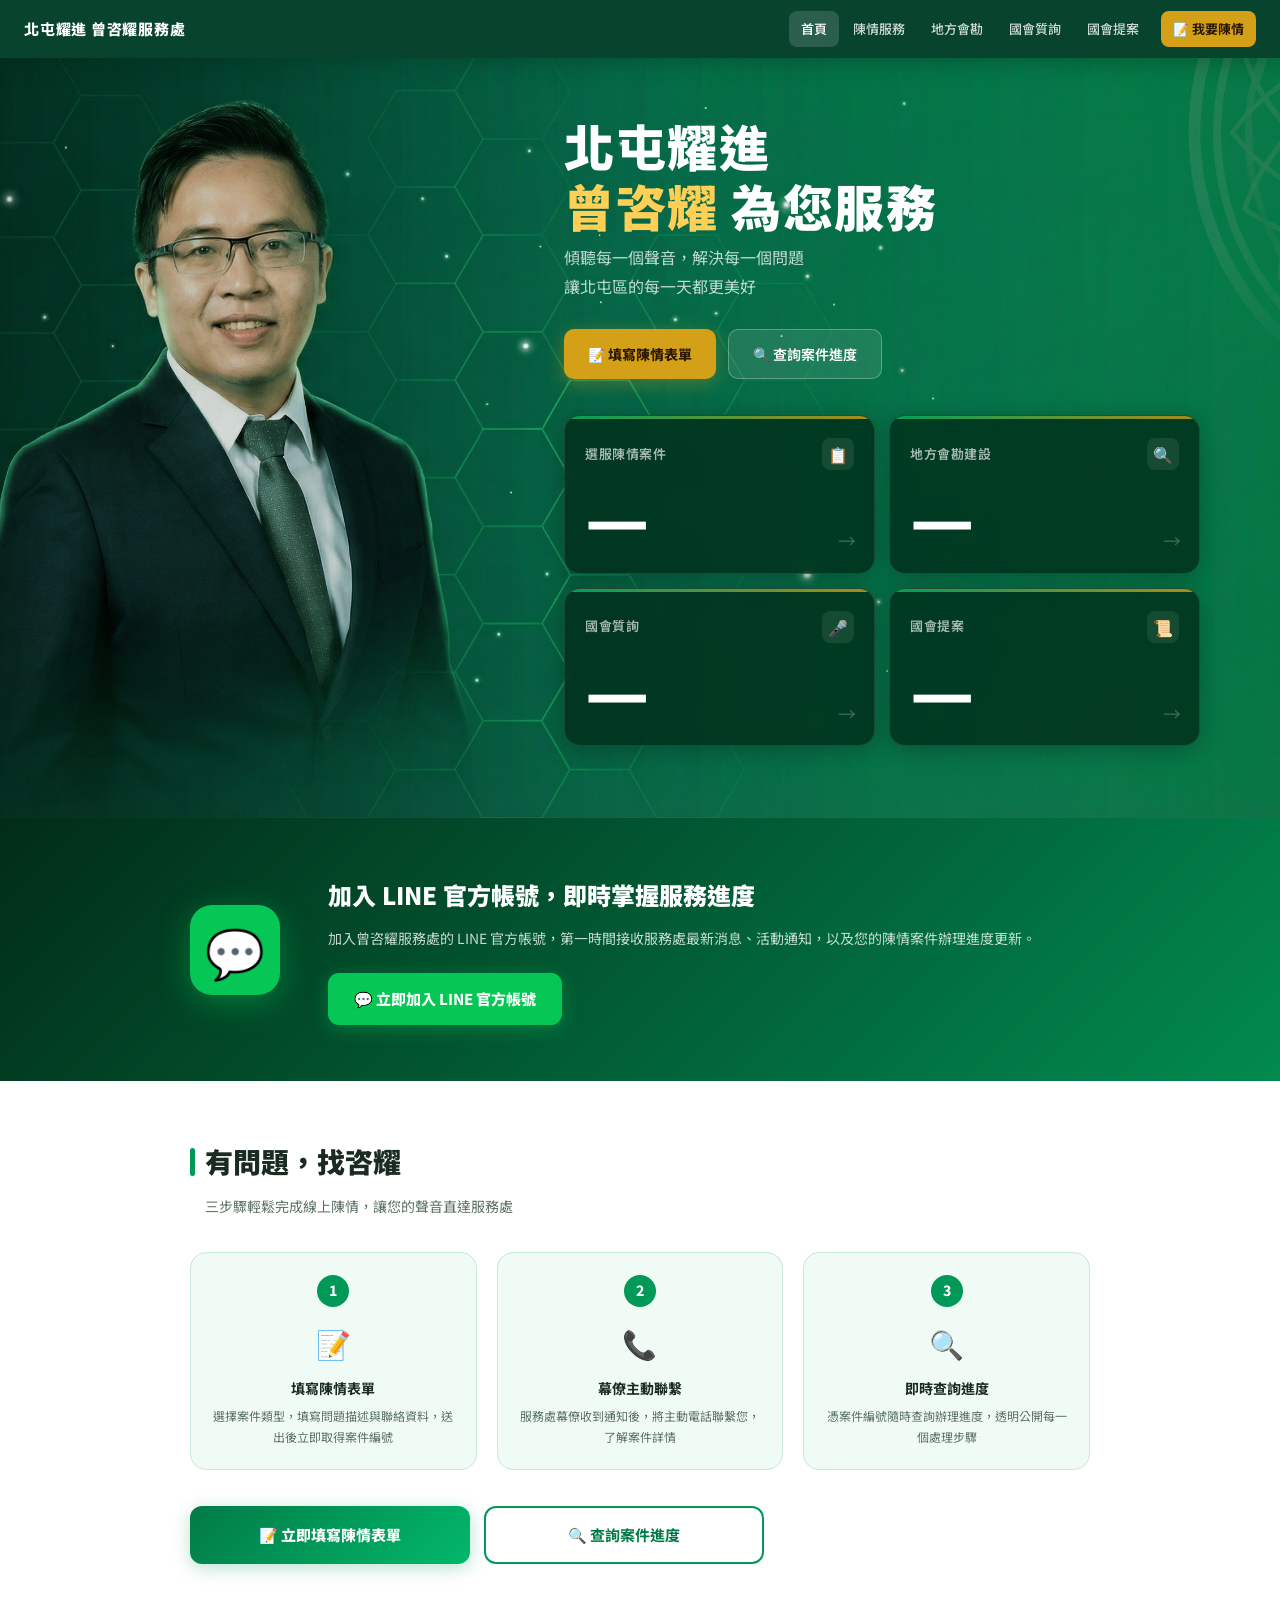
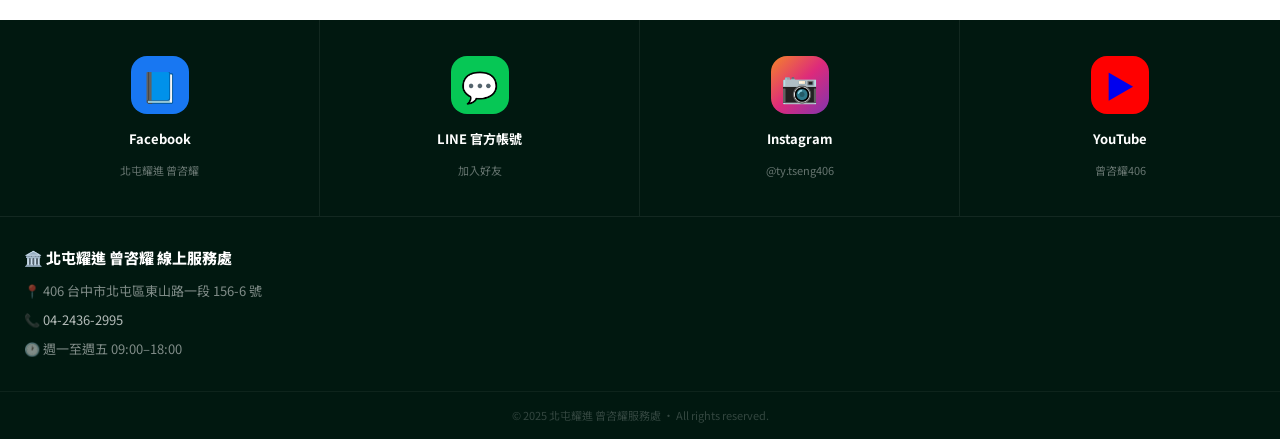
==== commit ed61f169: "Add files via upload" ====
--- a/index.html
+++ b/index.html
@@ -447,7 +447,7 @@
   }
   .hero-right{
     min-height:auto;
-    padding:220px 0 28px 0;
+    padding:360px 16px 28px 16px;
     align-items:center;
     text-align:center;
     width:100%;
@@ -615,7 +615,6 @@
 
       <!-- 右：標語 + 數字卡片 -->
       <div class="hero-right">
-        <div class="hero-tag">🏙️ 台中市北屯區 第三選區</div>
         <div class="hero-name">
           北屯耀進<br><span class="gold">曾咨耀</span> 為您服務
         </div>
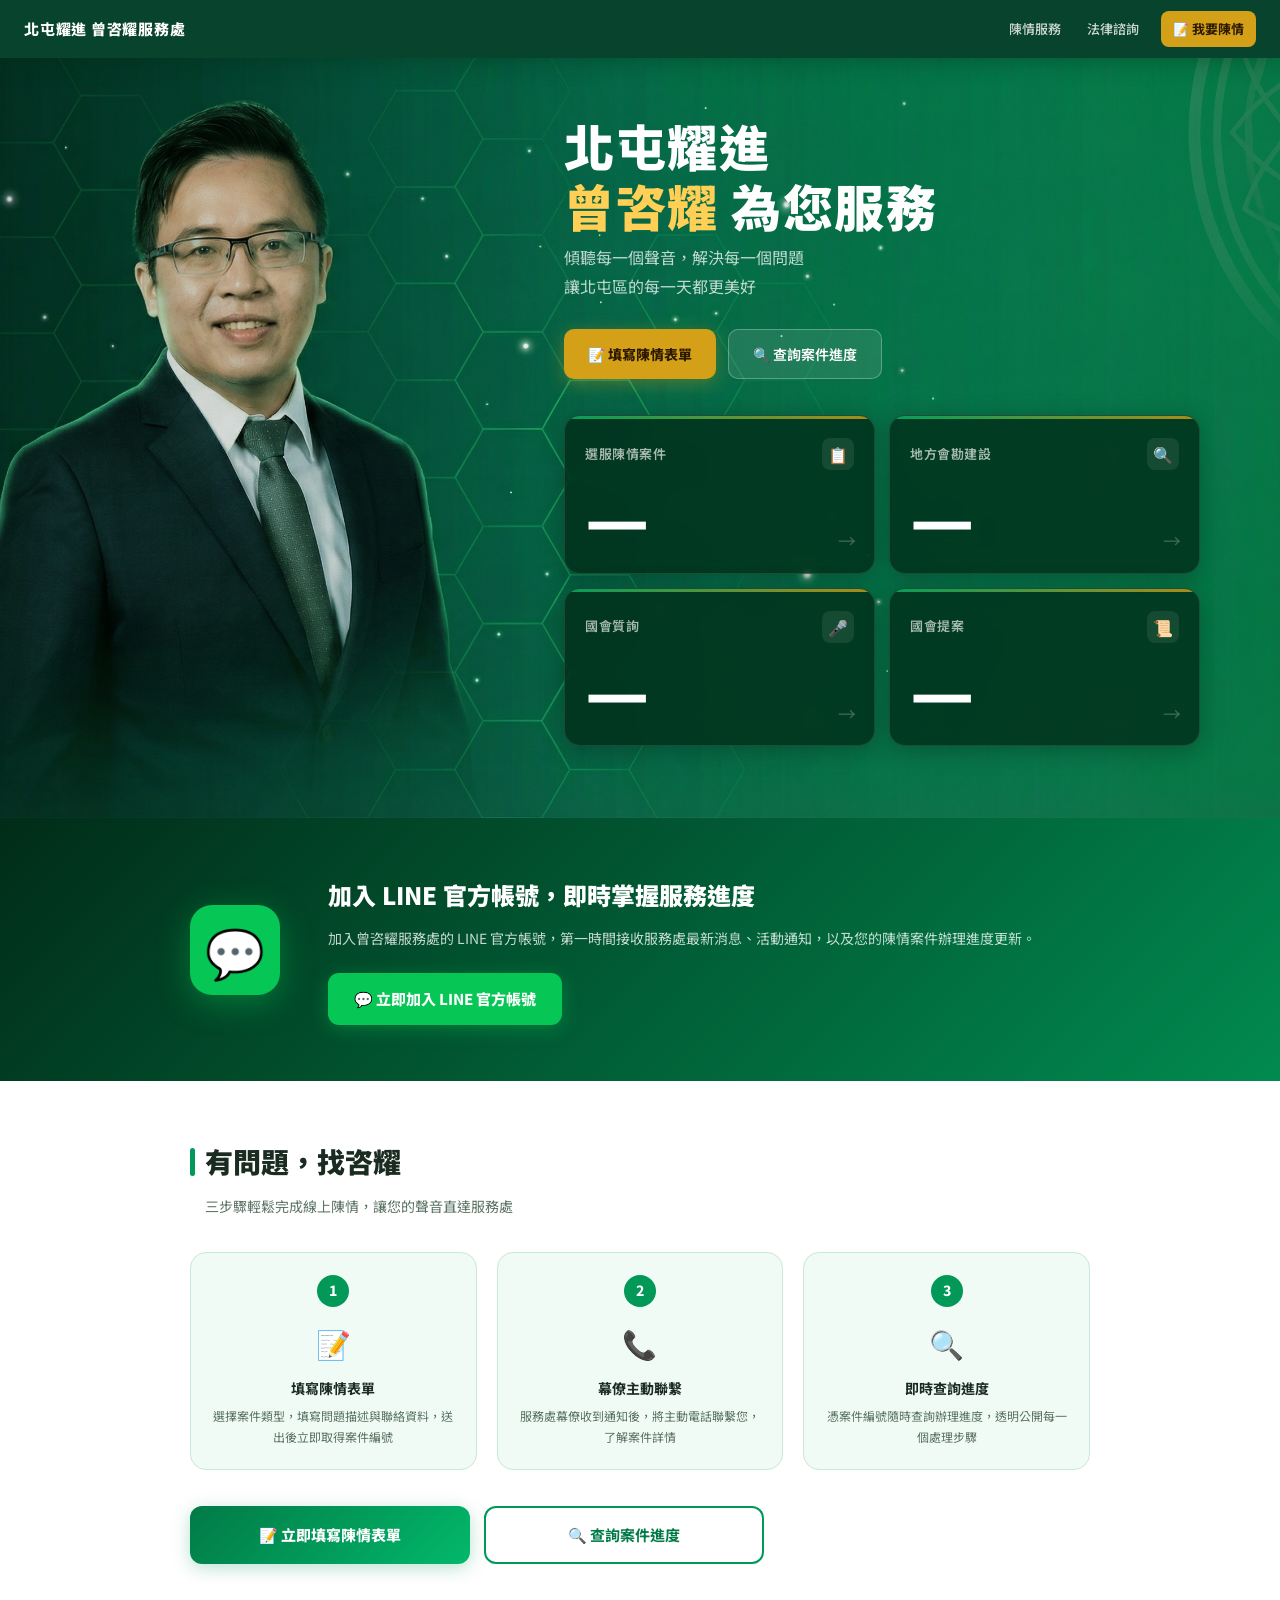
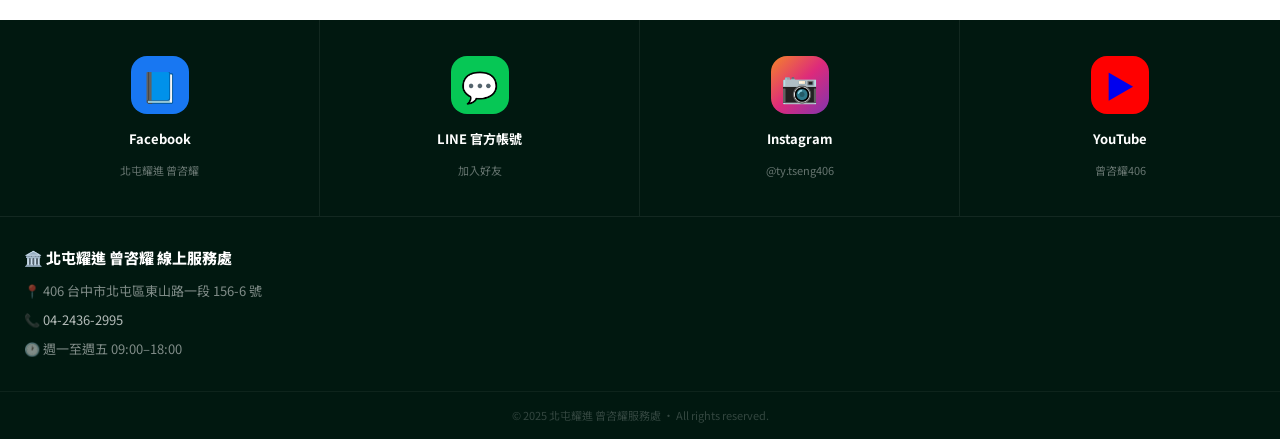
==== commit 9130c529: "Update legal consultation booking flow" ====
--- a/index.html
+++ b/index.html
@@ -447,7 +447,7 @@
   }
   .hero-right{
     min-height:auto;
-    padding:360px 16px 28px 16px;
+    padding:480px 16px 28px 16px;
     align-items:center;
     text-align:center;
     width:100%;
@@ -471,6 +471,34 @@
   .hero-right{padding-top:180px;}
 }
 
+
+/* ══ SKELETON LOADING ══ */
+.stat-card-num.skeleton{
+  position:relative;
+  color:transparent!important;
+  min-width:60px;min-height:1em;
+  border-radius:8px;
+  overflow:hidden;
+  display:inline-block;
+}
+.stat-card-num.skeleton::after{
+  content:'';
+  position:absolute;inset:0;
+  background:linear-gradient(
+    90deg,
+    rgba(255,255,255,0.05) 0%,
+    rgba(255,255,255,0.18) 40%,
+    rgba(255,255,255,0.05) 80%
+  );
+  background-size:200% 100%;
+  animation:shimmer 1.4s infinite;
+  border-radius:8px;
+}
+@keyframes shimmer{
+  0%{background-position:200% 0;}
+  100%{background-position:-200% 0;}
+}
+
 /* ══ QUERY BOX ══ */
 .query-box{
   background:var(--white);
@@ -581,11 +609,8 @@
   <div class="nav-inner">
     <a class="nav-brand" href="#" onclick="showPage('home');return false;">北屯耀進 曾咨耀服務處</a>
     <div class="nav-links">
-      <a class="nav-link active" href="#" onclick="showPage('home');return false;">首頁</a>
       <a class="nav-link" href="#" onclick="showPage('services');return false;">陳情服務</a>
-      <a class="nav-link" href="#" onclick="showPage('inspection');return false;">地方會勘</a>
-      <a class="nav-link" href="#" onclick="showPage('interpellation');return false;">國會質詢</a>
-      <a class="nav-link" href="#" onclick="showPage('proposal');return false;">國會提案</a>
+      <a class="nav-link" href="liff/legal-consultation/?mode=book">法律諮詢</a>
       <a class="nav-link nav-cta" href="form.html">📝 我要陳情</a>
     </div>
     <button class="hamburger" onclick="toggleMenu()" aria-label="選單">
@@ -593,11 +618,8 @@
     </button>
   </div>
   <div class="mobile-nav" id="mobileNav">
-    <a class="nav-link" href="#" onclick="showPage('home');toggleMenu();return false;">🏠 首頁</a>
     <a class="nav-link" href="#" onclick="showPage('services');toggleMenu();return false;">📋 陳情服務</a>
-    <a class="nav-link" href="#" onclick="showPage('inspection');toggleMenu();return false;">🔍 地方會勘</a>
-    <a class="nav-link" href="#" onclick="showPage('interpellation');toggleMenu();return false;">🎤 國會質詢</a>
-    <a class="nav-link" href="#" onclick="showPage('proposal');toggleMenu();return false;">📜 國會提案</a>
+    <a class="nav-link" href="liff/legal-consultation/?mode=book">法律諮詢</a>
     <a class="nav-link nav-cta" href="form.html">📝 我要陳情</a>
   </div>
 </nav>
@@ -633,7 +655,7 @@
               <span class="stat-card-label">選服陳情案件</span>
               <span class="stat-card-icon">📋</span>
             </div>
-            <div class="stat-card-num" id="stat-petitions">0</div>
+            <div class="stat-card-num skeleton" id="stat-petitions"> — </div>
             <span class="stat-card-arrow">→</span>
           </a>
           <a class="stat-card" href="#" onclick="showPage('inspection');return false;">
@@ -641,7 +663,7 @@
               <span class="stat-card-label">地方會勘建設</span>
               <span class="stat-card-icon">🔍</span>
             </div>
-            <div class="stat-card-num" id="stat-inspections">0</div>
+            <div class="stat-card-num skeleton" id="stat-inspections"> — </div>
             <span class="stat-card-arrow">→</span>
           </a>
           <a class="stat-card" href="#" onclick="showPage('interpellation');return false;">
@@ -649,7 +671,7 @@
               <span class="stat-card-label">國會質詢</span>
               <span class="stat-card-icon">🎤</span>
             </div>
-            <div class="stat-card-num" id="stat-interpellations">0</div>
+            <div class="stat-card-num skeleton" id="stat-interpellations"> — </div>
             <span class="stat-card-arrow">→</span>
           </a>
           <a class="stat-card" href="#" onclick="showPage('proposal');return false;">
@@ -657,7 +679,7 @@
               <span class="stat-card-label">國會提案</span>
               <span class="stat-card-icon">📜</span>
             </div>
-            <div class="stat-card-num" id="stat-proposals">0</div>
+            <div class="stat-card-num skeleton" id="stat-proposals"> — </div>
             <span class="stat-card-arrow">→</span>
           </a>
         </div>
@@ -895,25 +917,44 @@
   if(name==='services')loadList();
 }
 
+// Stats cache - 同一個 session 內只打一次 Webhook
+let _statsCache = null;
+
 async function loadStats(){
+  // 如果已有快取，直接用（不重新打 Webhook）
+  if(_statsCache){
+    renderStats(_statsCache);
+    return;
+  }
   try{
     const res=await fetch(WEBHOOK_STATS);
     const data=await res.json();
     if(data.success){
-      animateNum('stat-petitions',data.petitions);
-      animateNum('stat-inspections',data.inspections);
-      animateNum('stat-interpellations',data.interpellations);
-      animateNum('stat-proposals',data.proposals);
+      _statsCache = data; // 存入快取
+      renderStats(data);
     }
   }catch(e){
     ['stat-petitions','stat-inspections','stat-interpellations','stat-proposals']
-      .forEach(id=>{const el=document.getElementById(id);if(el)el.textContent='—';});
+      .forEach(id=>{
+        const el=document.getElementById(id);
+        if(el){el.classList.remove('skeleton');el.textContent='—';}
+      });
   }
+}
+
+function renderStats(data){
+  animateNum('stat-petitions',      data.petitions);
+  animateNum('stat-inspections',    data.inspections);
+  animateNum('stat-interpellations',data.interpellations);
+  animateNum('stat-proposals',      data.proposals);
 }
 function animateNum(id,target){
   const el=document.getElementById(id);
-  if(!el||!target)return;
-  const dur=1600,start=performance.now();
+  if(!el) return;
+  // 移除骨架動畫
+  el.classList.remove('skeleton');
+  if(!target){el.textContent='0';return;}
+  const dur=1400,start=performance.now();
   const step=(now)=>{
     const p=Math.min((now-start)/dur,1);
     const ease=1-Math.pow(1-p,3);
